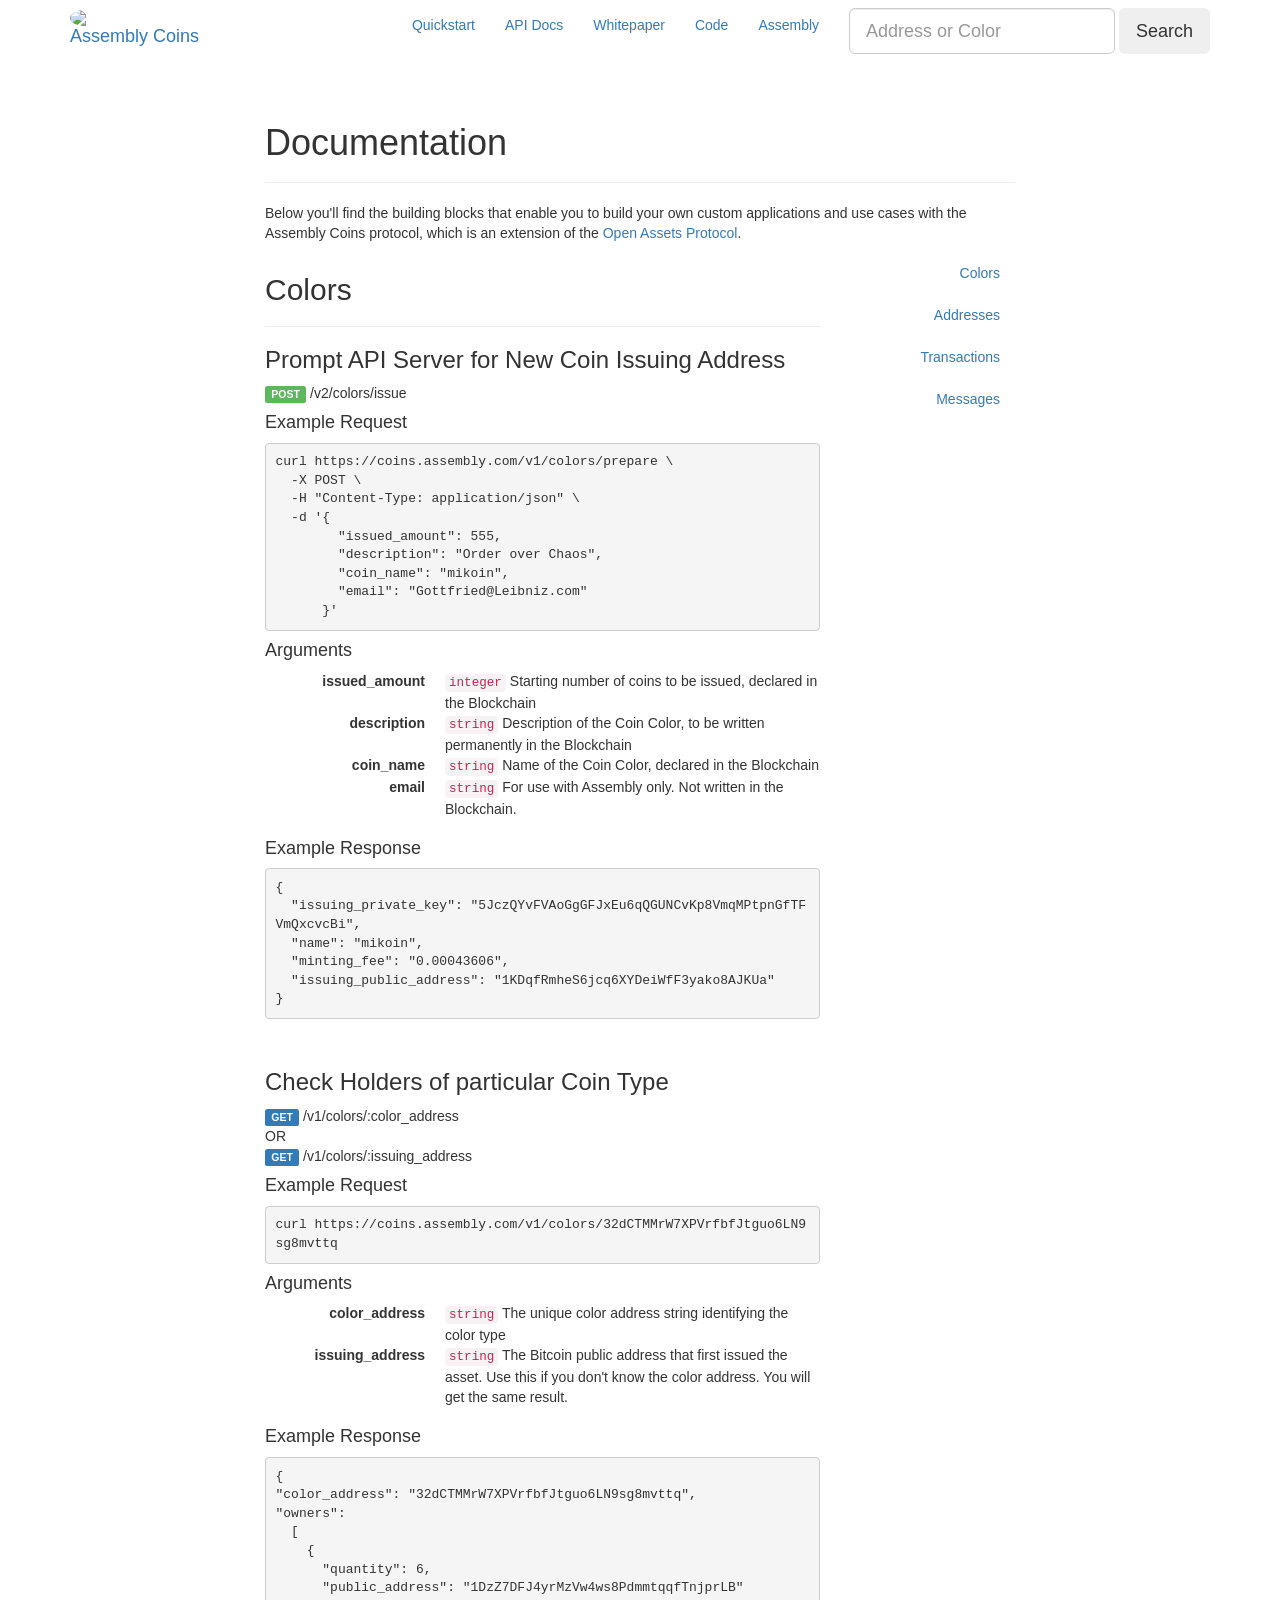
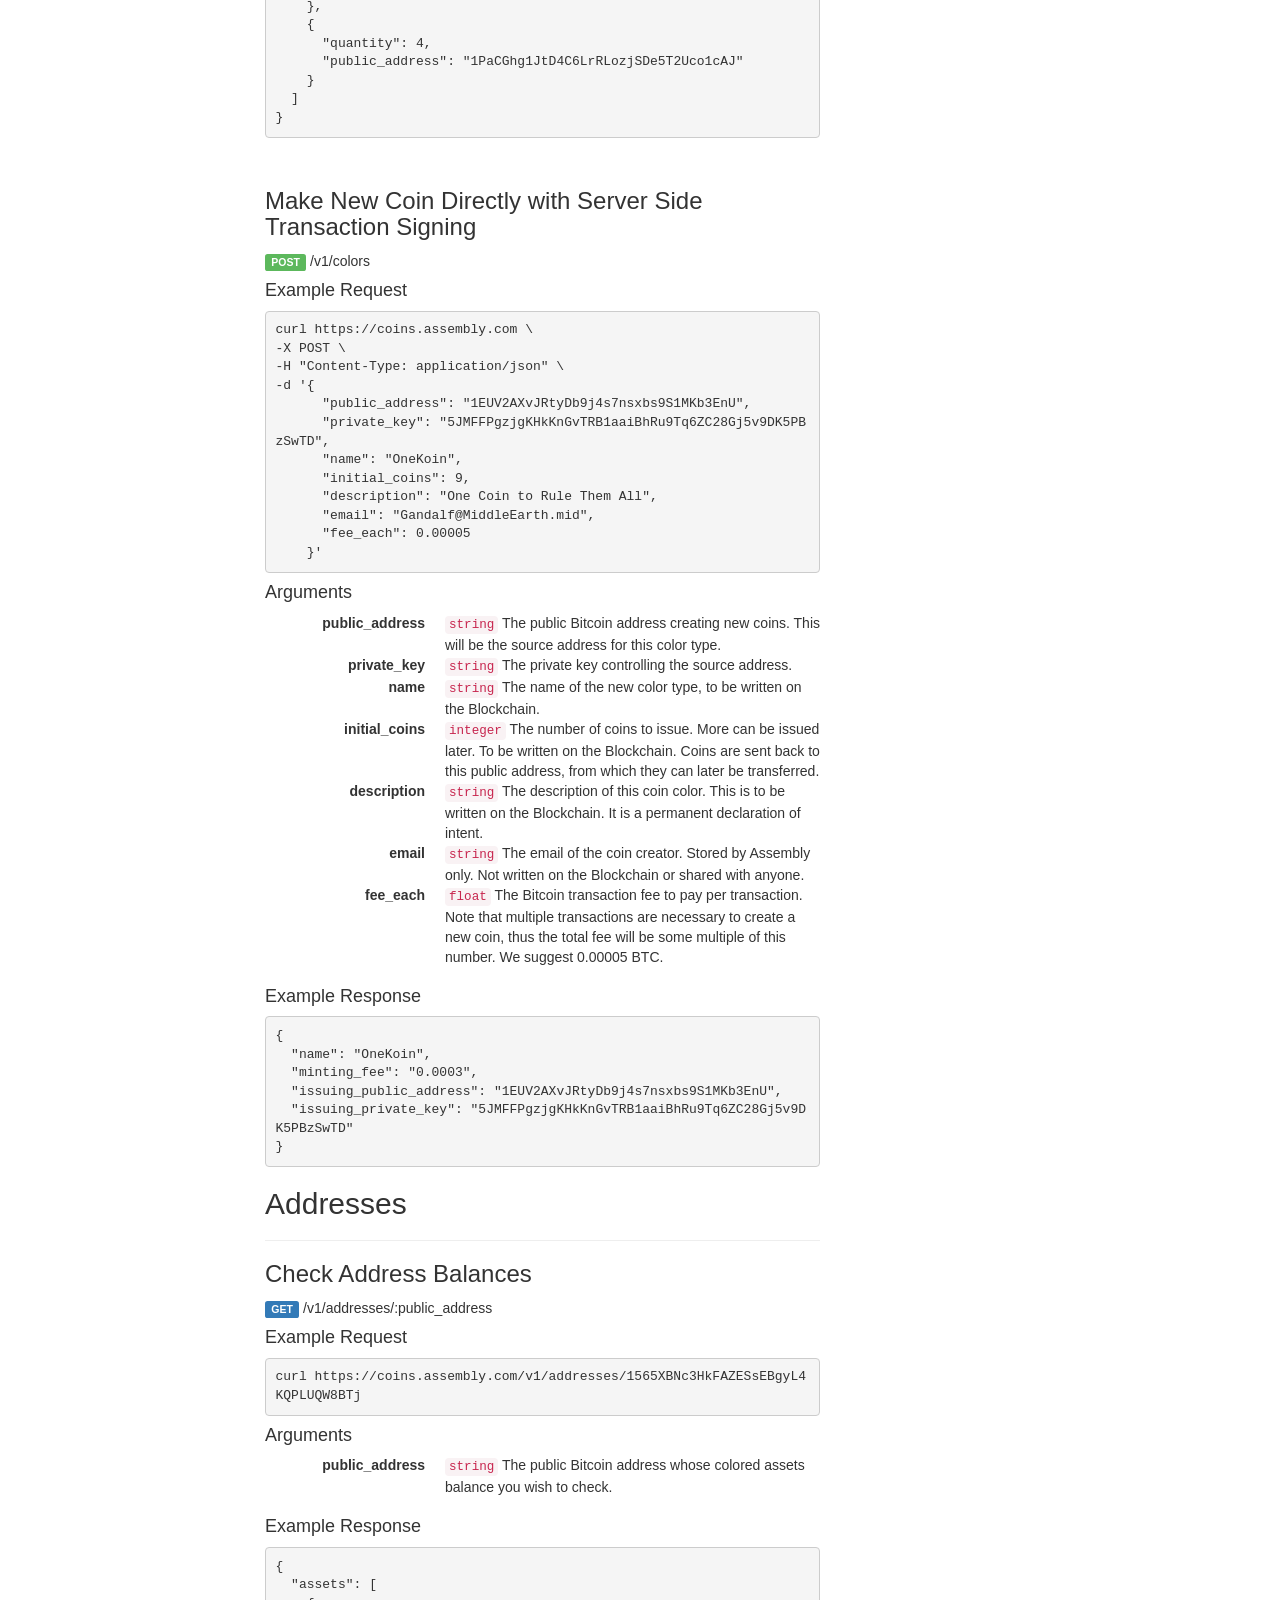
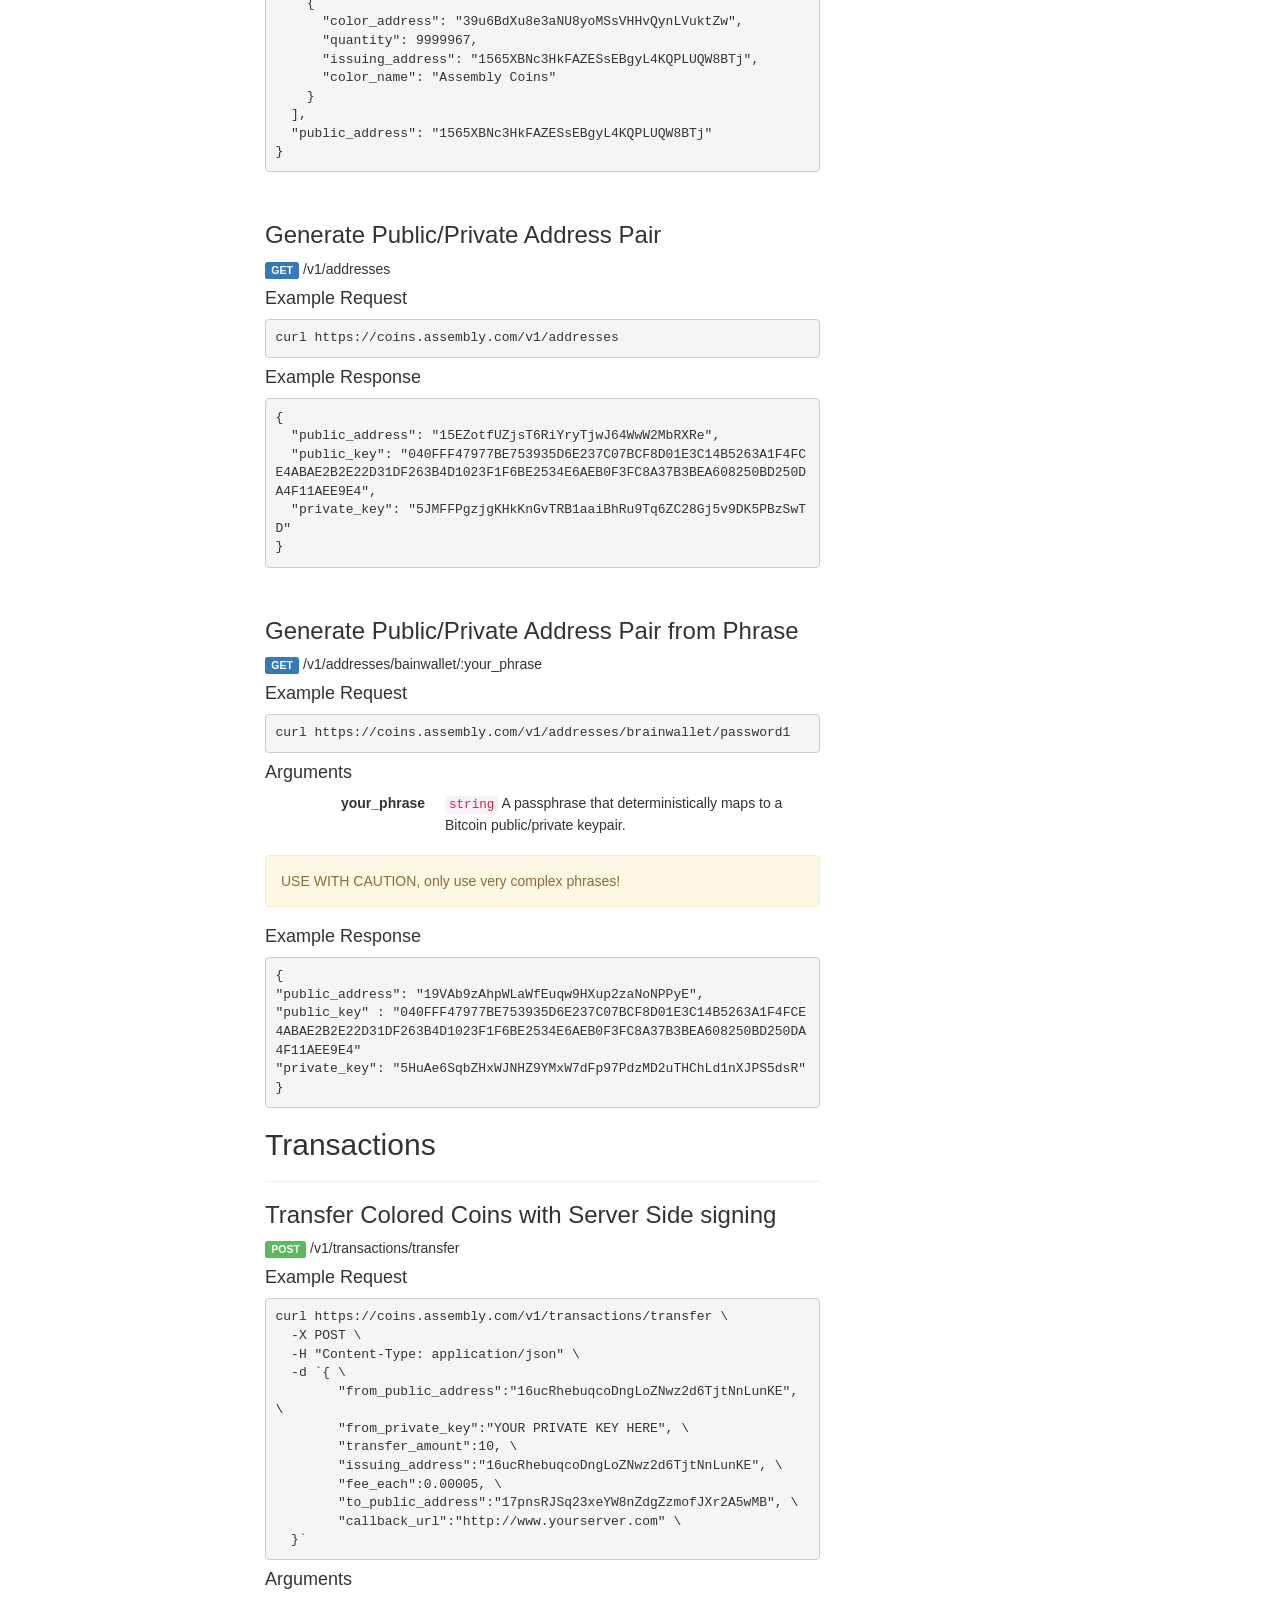
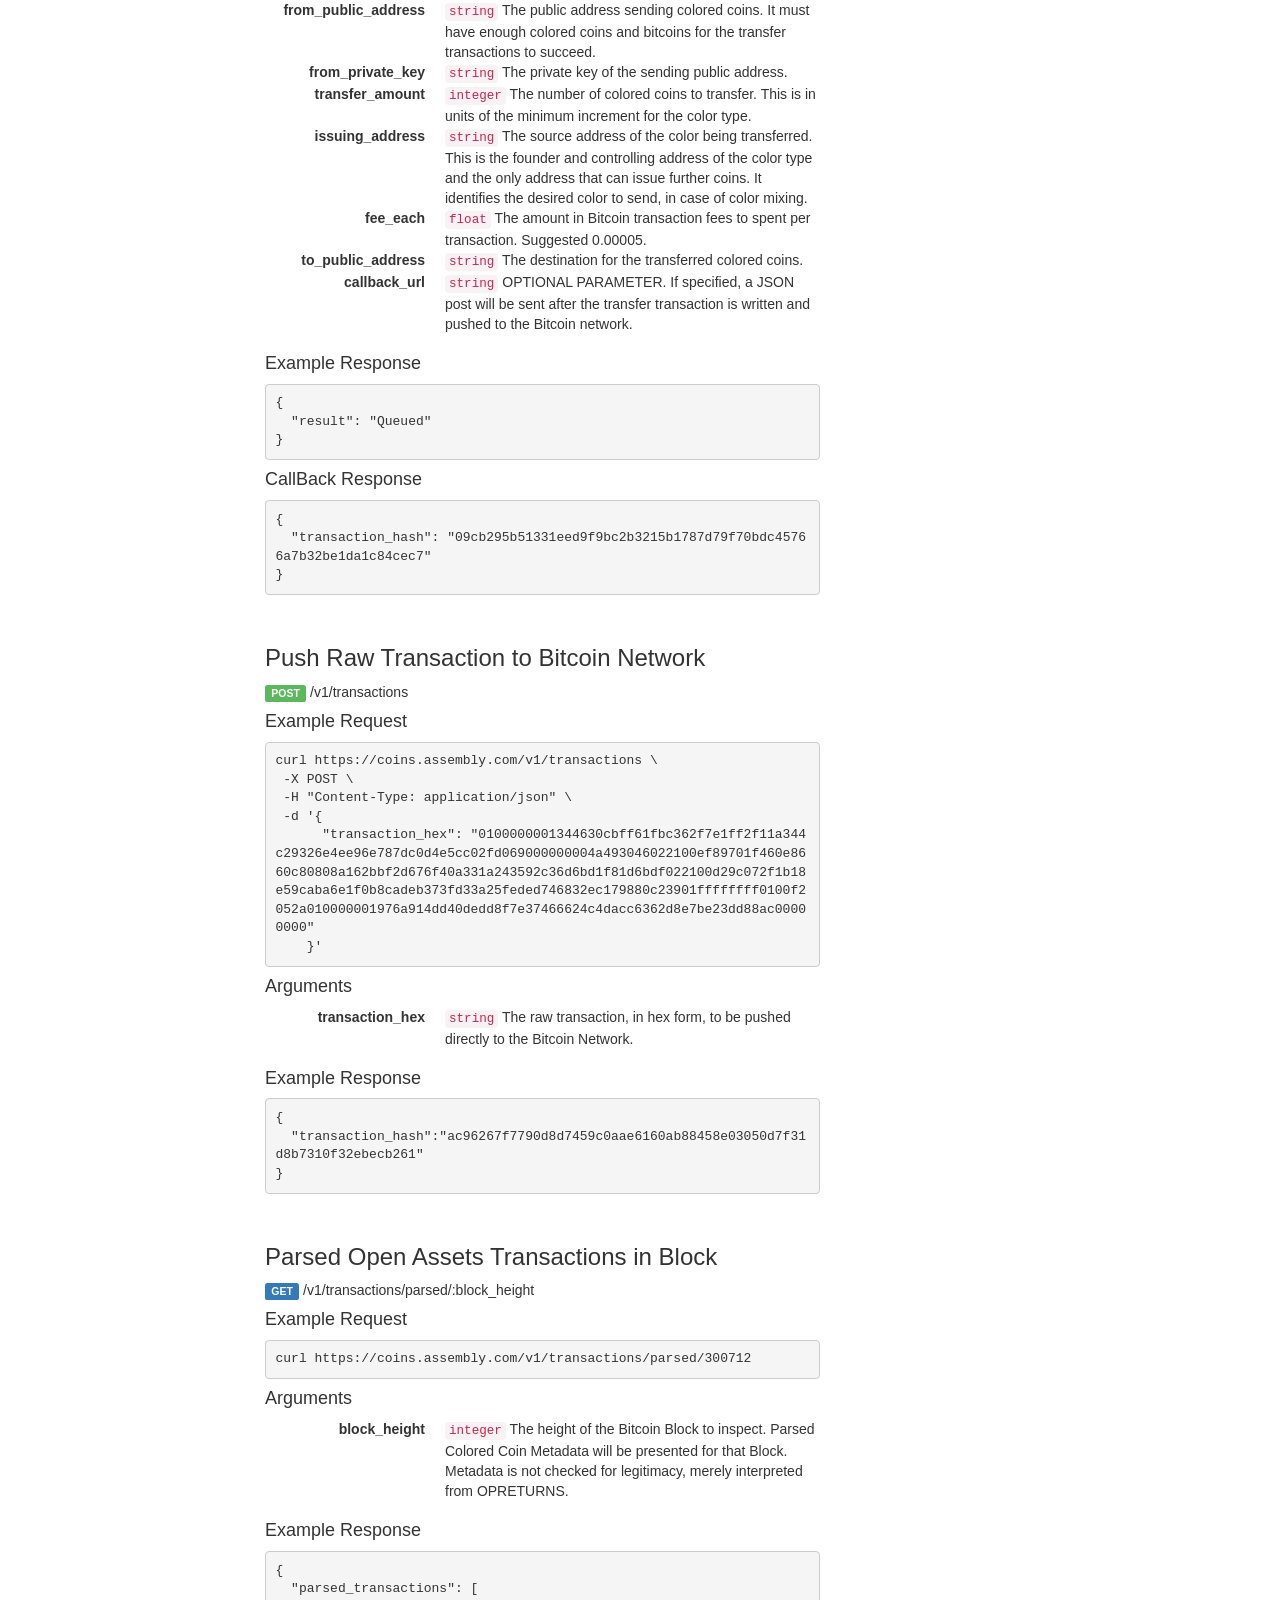
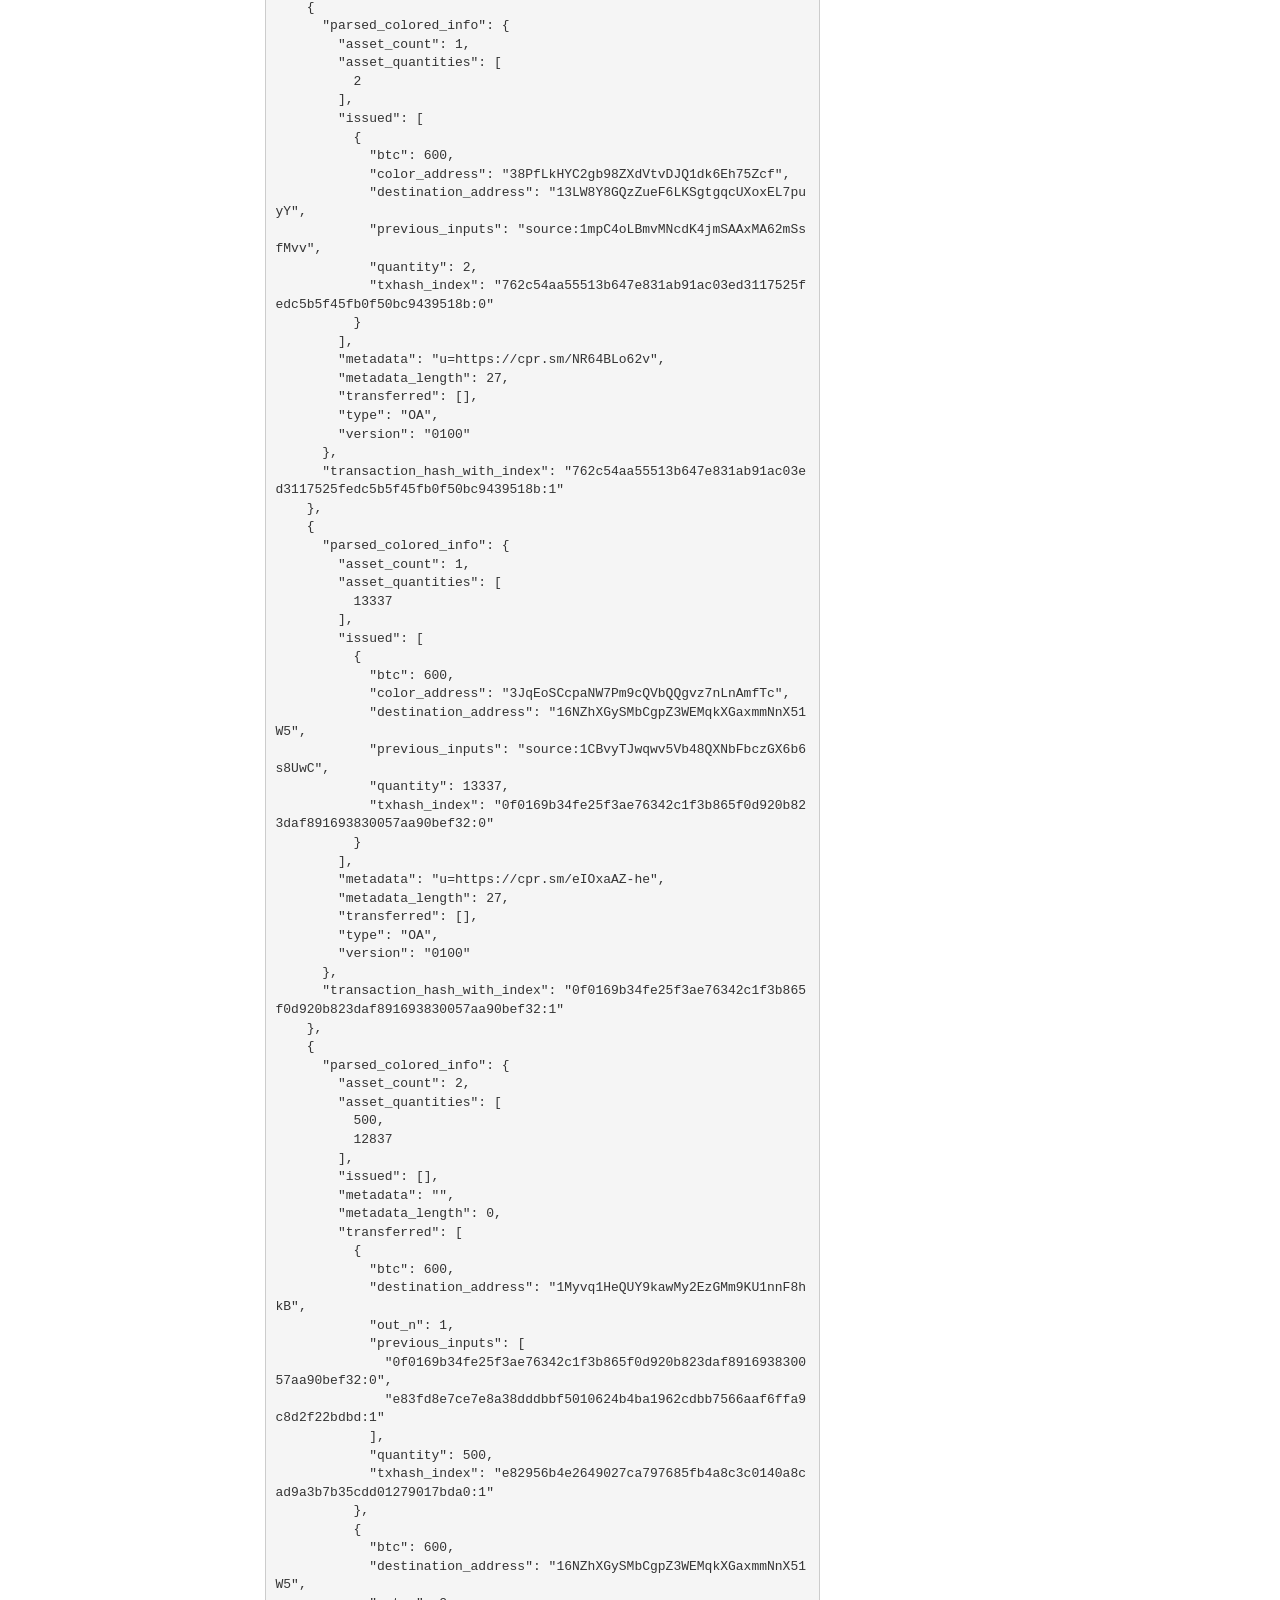
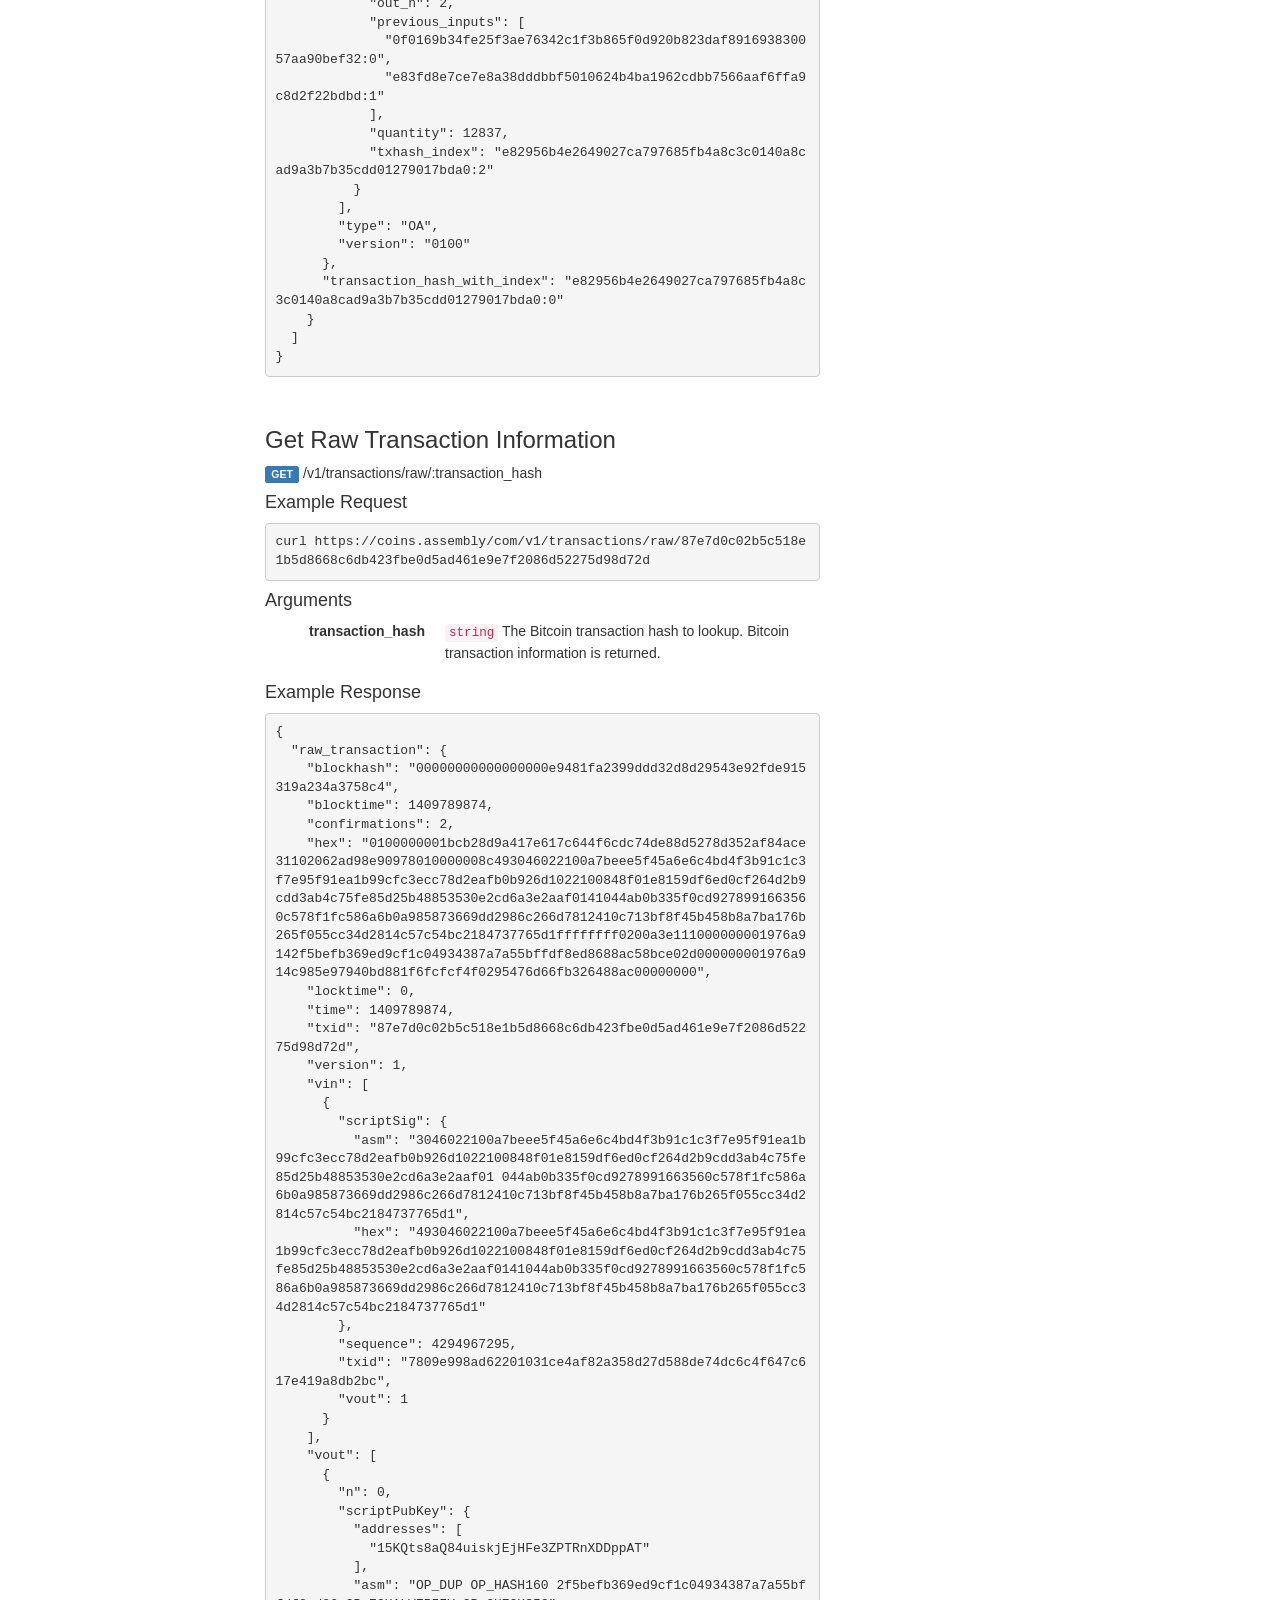
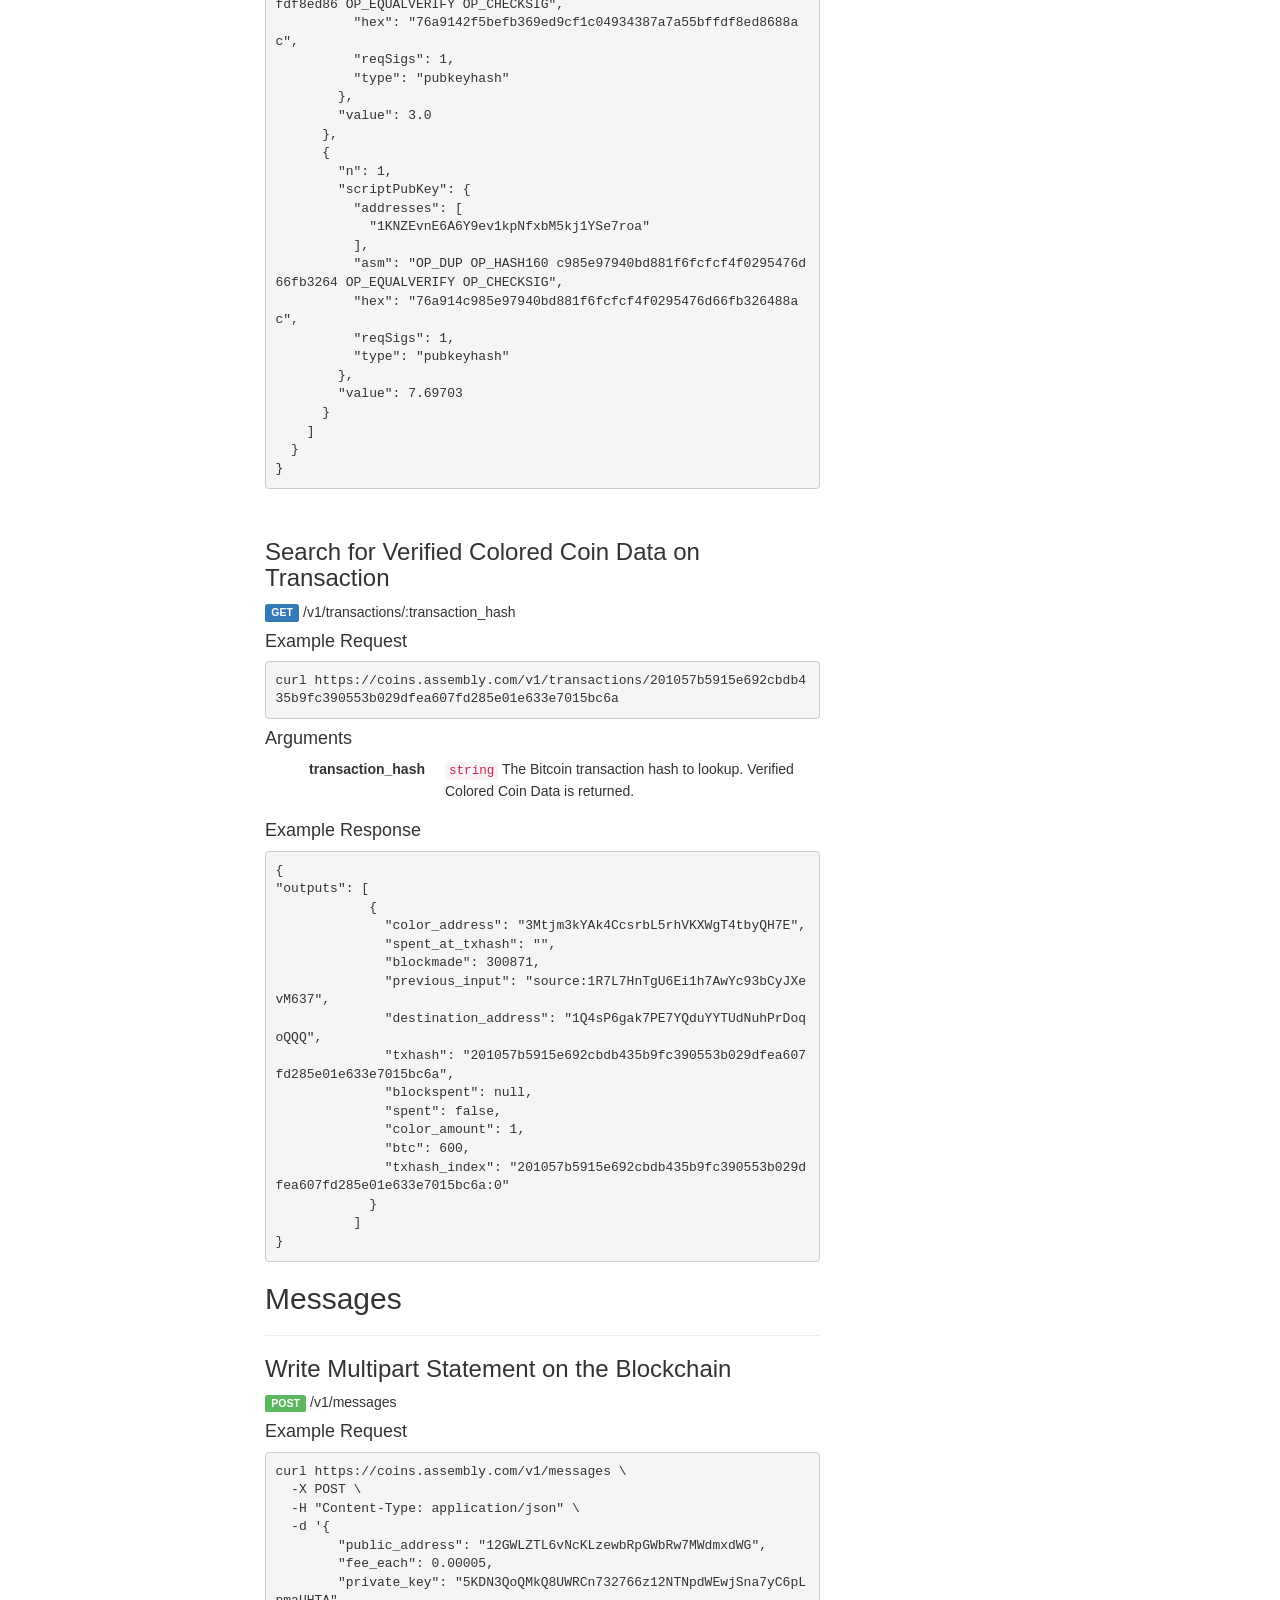
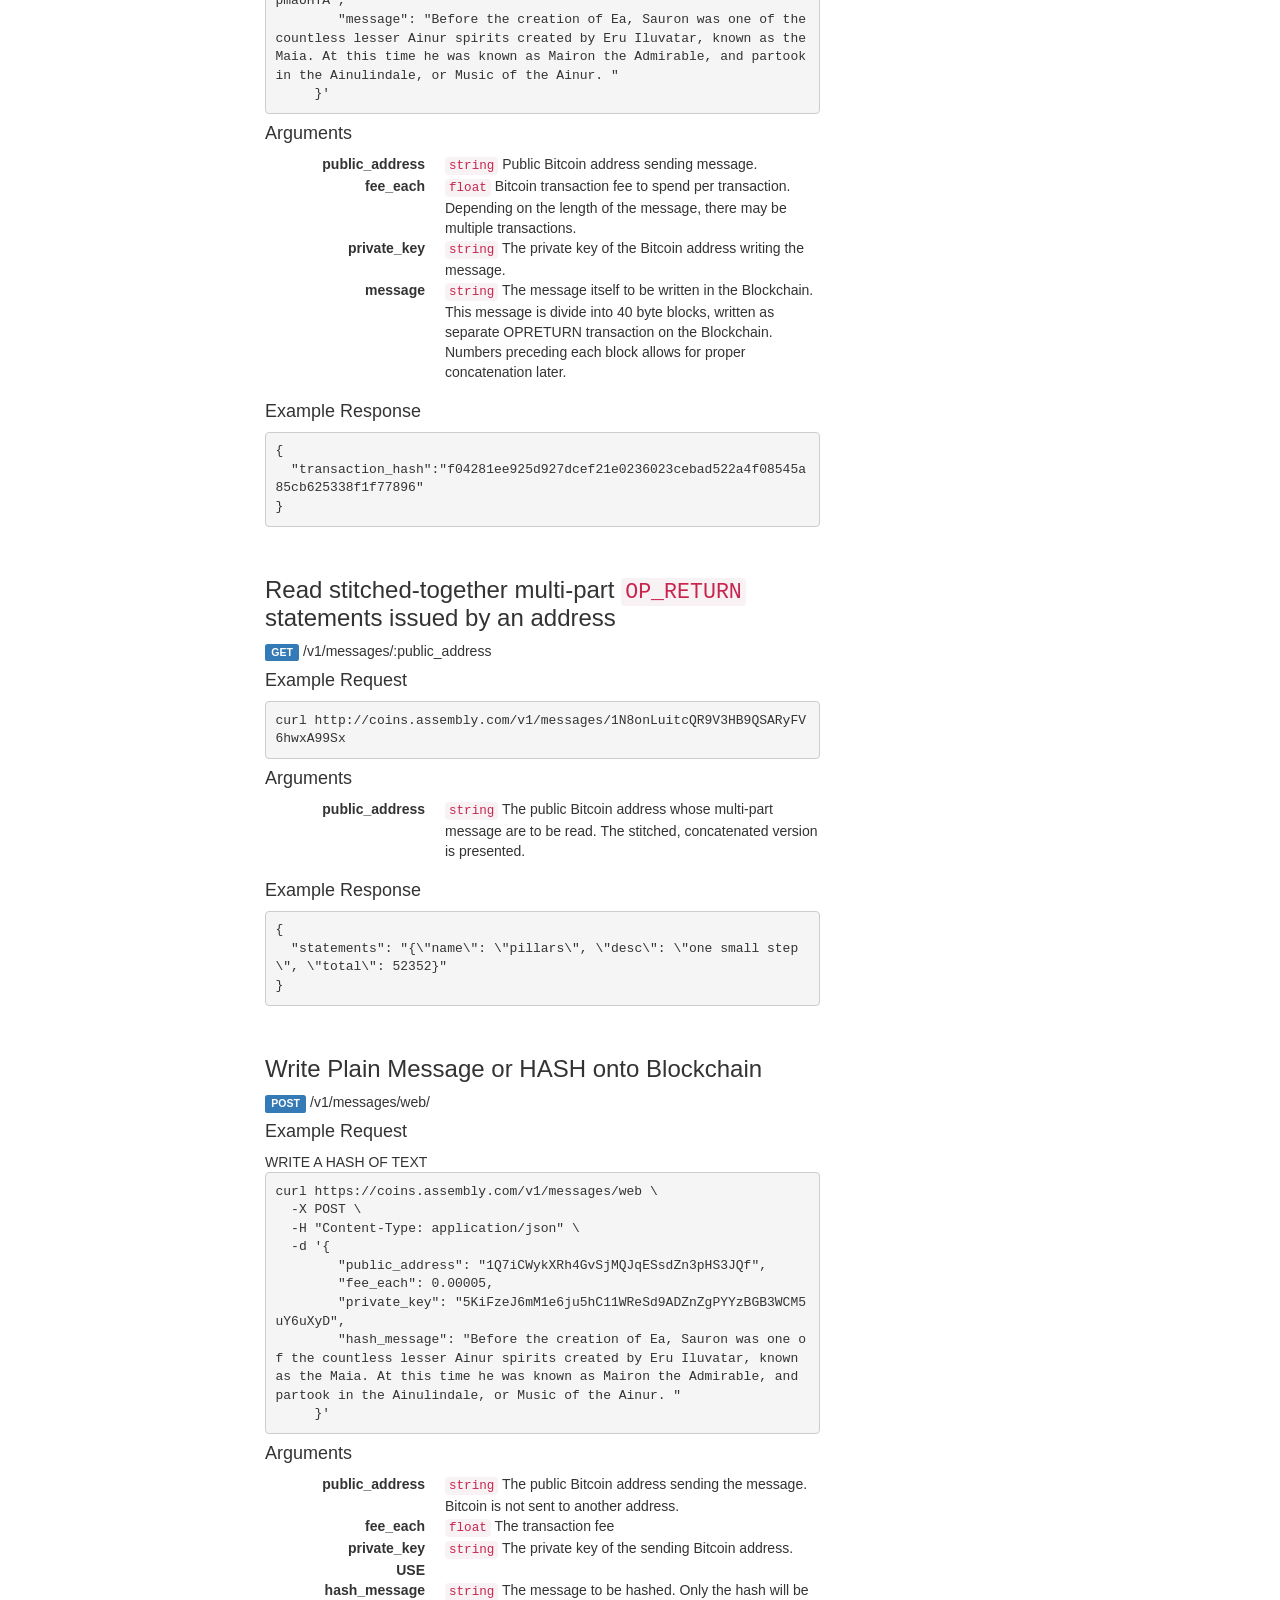
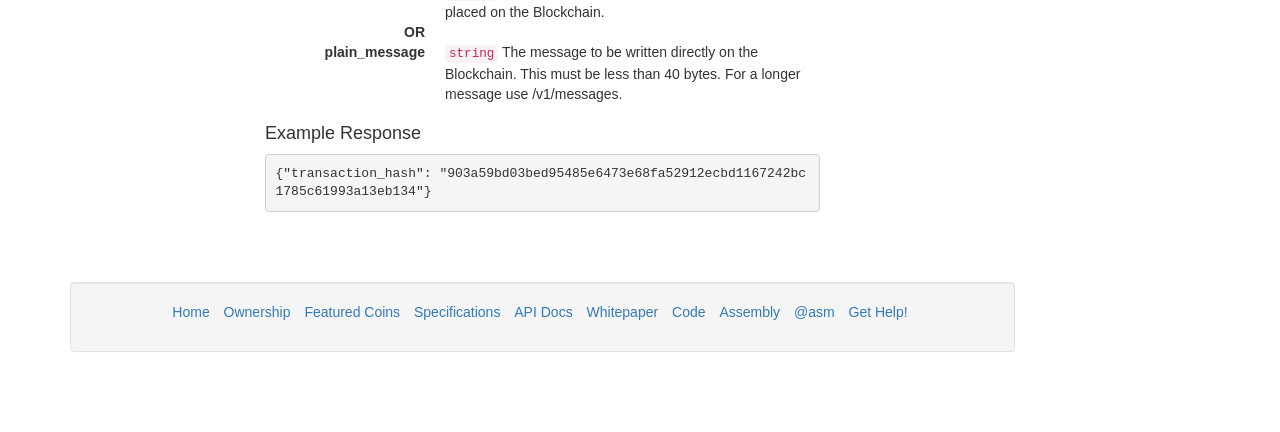
==== static/docs/index.html @ 44a48833 "api changes" ====
<!DOCTYPE html>
<html lang="en">
  <head>
    <meta charset="utf-8">
    <meta http-equiv="X-UA-Compatible" content="IE=edge">
    <meta name="viewport" content="width=device-width, initial-scale=1">
    <title>Assembly Coins</title>
    <meta name="description" content="">
		<!-- Redirect from 404 page to homepage -->

    <link rel="canonical" href="https://coins.assembly.com">

    <!-- Styles -->
    <link href="https://maxcdn.bootstrapcdn.com/bootstrap/3.2.0/css/bootstrap.min.css" rel="stylesheet">
    <link href="https://fonts.googleapis.com/css?family=Source+Sans+Pro:400,700,400italic,700italic" rel="stylesheet" type="text/css">
    <link rel="stylesheet" href="/css/main.css">

    <!-- Javascript -->
    <script src="https://ajax.googleapis.com/ajax/libs/jquery/2.1.1/jquery.min.js"></script>
    <script src="https://maxcdn.bootstrapcdn.com/bootstrap/3.2.0/js/bootstrap.min.js"></script>

    <!-- HTML5 Shim and Respond.js IE8 support of HTML5 elements and media queries -->
    <!-- WARNING: Respond.js doesn't work if you view the page via file:// -->
    <!--[if lt IE 9]>
      <script src="https://oss.maxcdn.com/html5shiv/3.7.2/html5shiv.min.js"></script>
      <script src="https://oss.maxcdn.com/respond/1.4.2/respond.min.js"></script>
    <![endif]-->
  </head>
  <body>
    <div class="masthead">
  <nav class="navbar masthead-navbar navbar-static-top omega" role="navigation">
  <div class="container">
    <div class="navbar-header">
      <button type="button" class="navbar-toggle collapsed" data-toggle="collapse" data-target="#coins-navbar-collapse">
        <span class="sr-only">Toggle navigation</span>
        <span class="icon-bar"></span>
        <span class="icon-bar"></span>
        <span class="icon-bar"></span>
      </button>
      <a class="navbar-brand" href="/">
        <img class="img-circle" src="/images/logo.png" style="max-width:30px;margin-right:10px;margin-top:-5px">
        <span>Assembly</span> Coins
      </a>
    </div>

    <div class="collapse navbar-collapse" id="coins-navbar-collapse">
      <ul class="nav navbar-nav navbar-right">
        <li class="">
          <a href="/quickstart">Quickstart</a>
        </li>
        <li class="active">
          <a href="/docs">API Docs</a>
        </li>
        <li class="">
          <a href="/whitepaper">Whitepaper</a>
        </li>
        <li>
          <a href="https://github.com/assemblymade/assemblycoins">Code</a>
        </li>
        <li>
          <a href="https://assembly.com/assemblycoins">Assembly</a>
        </li>

        <form class="navbar-form navbar-left" role="search">
           <div class="form-group">
             <input type="text" id="searchbox" class="form-control input-lg" placeholder="Address or Color">
          </div>
          <button type="submit" class="btn btn-lg masthead-btn">Search</button>
        </form>
      </ul>
    </div>
  </div>
</nav>


<script src="http://ajax.googleapis.com/ajax/libs/jquery/1.11.1/jquery.min.js"></script>
<script>
$("form").submit(function(event){
  event.preventDefault();
  search();
});

</script>

</div>

<div class="container">
  <div class="row">
    <div class="col-md-8 col-md-offset-2">
      <div class="page-header">
  <h1>Documentation</h1>
</div>

<p>
  Below you'll find the building blocks that enable you to build your own custom applications and use cases with the Assembly Coins protocol, which is an extension of the
  <a href="https://github.com/OpenAssets/open-assets-protocol/blob/master/specification.mediawiki">Open Assets Protocol</a>.
</p>

<div class="row">
  <div class="col-sm-9">

    <h2 id="colors">Colors</h2>
    <hr>

    <h3>Prompt API Server for New Coin Issuing Address</h3>

    <div class="endpoint">
      <span class="label label-success">POST</span>
      <span>/v2/colors/issue</span>
    </div>

    <h4>Example Request</h4>

<div class="highlight"><pre><code class="language-bash" data-lang="bash">curl https://coins.assembly.com/v1/colors/prepare <span class="se">\</span>
  -X POST <span class="se">\</span>
  -H <span class="s2">&quot;Content-Type: application/json&quot;</span> <span class="se">\</span>
  -d <span class="s1">&#39;{</span>
<span class="s1">        &quot;issued_amount&quot;: 555,</span>
<span class="s1">        &quot;description&quot;: &quot;Order over Chaos&quot;,</span>
<span class="s1">        &quot;coin_name&quot;: &quot;mikoin&quot;,</span>
<span class="s1">        &quot;email&quot;: &quot;Gottfried@Leibniz.com&quot;</span>
<span class="s1">      }&#39;</span></code></pre></div>

    <h4>Arguments</h4>

    <dl class="dl-horizontal">
      <dt>issued_amount</dt>
      <dd>
        <code>integer</code>
        Starting number of coins to be issued, declared in the Blockchain
      </dd>

      <dt>description</dt>
      <dd>
        <code>string</code>
        Description of the Coin Color, to be written permanently in the Blockchain
      </dd>

      <dt>coin_name</dt>
      <dd>
        <code>string</code>
        Name of the Coin Color, declared in the Blockchain
      </dd>

      <dt>email</dt>
      <dd>
        <code>string</code>
        For use with Assembly only.  Not written in the Blockchain.
      </dd>

    </dl>

    <h4>Example Response</h4>

<div class="highlight"><pre><code class="language-javascript" data-lang="javascript"><span class="p">{</span>
  <span class="s2">&quot;issuing_private_key&quot;</span><span class="o">:</span> <span class="s2">&quot;5JczQYvFVAoGgGFJxEu6qQGUNCvKp8VmqMPtpnGfTFVmQxcvcBi&quot;</span><span class="p">,</span>
  <span class="s2">&quot;name&quot;</span><span class="o">:</span> <span class="s2">&quot;mikoin&quot;</span><span class="p">,</span>
  <span class="s2">&quot;minting_fee&quot;</span><span class="o">:</span> <span class="s2">&quot;0.00043606&quot;</span><span class="p">,</span>
  <span class="s2">&quot;issuing_public_address&quot;</span><span class="o">:</span> <span class="s2">&quot;1KDqfRmheS6jcq6XYDeiWfF3yako8AJKUa&quot;</span>
<span class="p">}</span></code></pre></div>

    <br>
    <h3>Check Holders of particular Coin Type</h3>

    <div class="endpoint">
      <span class="label label-primary">GET</span>
      /v1/colors/:color_address
    </div>
    OR
    <div class="endpoint">
      <span class="label label-primary">GET</span>
      /v1/colors/:issuing_address
    </div>

    <h4>Example Request</h4>

<div class="highlight"><pre><code class="language-bash" data-lang="bash">curl https://coins.assembly.com/v1/colors/32dCTMMrW7XPVrfbfJtguo6LN9sg8mvttq</code></pre></div>

    <h4>Arguments</h4>

    <dl class="dl-horizontal">
      <dt>color_address</dt>
      <dd>
        <code>string</code>
        The unique color address string identifying the color type
      </dd>

      <dt>issuing_address</dt>
      <dd>
        <code>string</code>
        The Bitcoin public address that first issued the asset.  Use this if you don't know the color address.  You will get the same
    result.
      </dd>
    </dl>

    <h4>Example Response</h4>

<div class="highlight"><pre><code class="language-javascript" data-lang="javascript"><span class="p">{</span>
<span class="s2">&quot;color_address&quot;</span><span class="o">:</span> <span class="s2">&quot;32dCTMMrW7XPVrfbfJtguo6LN9sg8mvttq&quot;</span><span class="p">,</span>
<span class="s2">&quot;owners&quot;</span><span class="o">:</span>
  <span class="p">[</span>
    <span class="p">{</span>
      <span class="s2">&quot;quantity&quot;</span><span class="o">:</span> <span class="mi">6</span><span class="p">,</span>
      <span class="s2">&quot;public_address&quot;</span><span class="o">:</span> <span class="s2">&quot;1DzZ7DFJ4yrMzVw4ws8PdmmtqqfTnjprLB&quot;</span>
    <span class="p">},</span>
    <span class="p">{</span>
      <span class="s2">&quot;quantity&quot;</span><span class="o">:</span> <span class="mi">4</span><span class="p">,</span>
      <span class="s2">&quot;public_address&quot;</span><span class="o">:</span> <span class="s2">&quot;1PaCGhg1JtD4C6LrRLozjSDe5T2Uco1cAJ&quot;</span>
    <span class="p">}</span>
  <span class="p">]</span>
<span class="p">}</span></code></pre></div>

    <br>
    <h3>Make New Coin Directly with Server Side Transaction Signing</h3>

    <div class="endpoint">
      <span class="label label-success">POST</span>
      /v1/colors
    </div>

    <h4>Example Request</h4>

<div class="highlight"><pre><code class="language-bash" data-lang="bash">curl https://coins.assembly.com <span class="se">\</span>
-X POST <span class="se">\</span>
-H <span class="s2">&quot;Content-Type: application/json&quot;</span> <span class="se">\</span>
-d <span class="s1">&#39;{</span>
<span class="s1">      &quot;public_address&quot;: &quot;1EUV2AXvJRtyDb9j4s7nsxbs9S1MKb3EnU&quot;,</span>
<span class="s1">      &quot;private_key&quot;: &quot;5JMFFPgzjgKHkKnGvTRB1aaiBhRu9Tq6ZC28Gj5v9DK5PBzSwTD&quot;,</span>
<span class="s1">      &quot;name&quot;: &quot;OneKoin&quot;,</span>
<span class="s1">      &quot;initial_coins&quot;: 9,</span>
<span class="s1">      &quot;description&quot;: &quot;One Coin to Rule Them All&quot;,</span>
<span class="s1">      &quot;email&quot;: &quot;Gandalf@MiddleEarth.mid&quot;,</span>
<span class="s1">      &quot;fee_each&quot;: 0.00005</span>
<span class="s1">    }&#39;</span></code></pre></div>

    <h4>Arguments</h4>
    <dl class="dl-horizontal">
      <dt>public_address</dt>
      <dd>
        <code>string</code>
        The public Bitcoin address creating new coins.  This will be the source address for this color type.
      </dd>

      <dt>private_key</dt>
      <dd>
        <code>string</code>
        The private key controlling the source address.
      </dd>

      <dt>name</dt>
      <dd>
        <code>string</code>
        The name of the new color type, to be written on the Blockchain.
      </dd>

      <dt>initial_coins</dt>
      <dd>
        <code>integer</code>
        The number of coins to issue.  More can be issued later.  To be written on the Blockchain.  Coins
      are sent back to this public address, from which they can later be transferred.
      </dd>

      <dt>description</dt>
      <dd>
        <code>string</code>
      The description of this coin color.  This is to be written on the Blockchain.  It is a permanent
    declaration of intent.
      </dd>

      <dt>email</dt>
      <dd>
        <code>string</code>
        The email of the coin creator.  Stored by Assembly only.  Not written on the Blockchain or shared with anyone.
      </dd>

      <dt>fee_each</dt>
      <dd>
        <code>float</code>
        The Bitcoin transaction fee to pay per transaction.  Note that multiple transactions are necessary to create a new
      coin, thus the total fee will be some multiple of this number.  We suggest 0.00005 BTC.

    </dl>

    <h4>Example Response</h4>

<div class="highlight"><pre><code class="language-javascript" data-lang="javascript"><span class="p">{</span>
  <span class="s2">&quot;name&quot;</span><span class="o">:</span> <span class="s2">&quot;OneKoin&quot;</span><span class="p">,</span>
  <span class="s2">&quot;minting_fee&quot;</span><span class="o">:</span> <span class="s2">&quot;0.0003&quot;</span><span class="p">,</span>
  <span class="s2">&quot;issuing_public_address&quot;</span><span class="o">:</span> <span class="s2">&quot;1EUV2AXvJRtyDb9j4s7nsxbs9S1MKb3EnU&quot;</span><span class="p">,</span>
  <span class="s2">&quot;issuing_private_key&quot;</span><span class="o">:</span> <span class="s2">&quot;5JMFFPgzjgKHkKnGvTRB1aaiBhRu9Tq6ZC28Gj5v9DK5PBzSwTD&quot;</span>
<span class="p">}</span></code></pre></div>


    <h2 id="addresses">Addresses</h2>
    <hr>

    <h3>Check Address Balances</h3>

    <div class="endpoint">
      <span class="label label-primary">GET</span>
      /v1/addresses/:public_address
    </div>

    <h4>Example Request</h4>

<div class="highlight"><pre><code class="language-bash" data-lang="bash">curl https://coins.assembly.com/v1/addresses/1565XBNc3HkFAZESsEBgyL4KQPLUQW8BTj</code></pre></div>

    <h4>Arguments</h4>
    <dl class="dl-horizontal">
      <dt>public_address</dt>
      <dd>
        <code>string</code>
        The public Bitcoin address whose colored assets balance you wish to check.
    </dl>

    <h4>Example Response</h4>

<div class="highlight"><pre><code class="language-javascript" data-lang="javascript"><span class="p">{</span>
  <span class="s2">&quot;assets&quot;</span><span class="o">:</span> <span class="p">[</span>
    <span class="p">{</span>
      <span class="s2">&quot;color_address&quot;</span><span class="o">:</span> <span class="s2">&quot;39u6BdXu8e3aNU8yoMSsVHHvQynLVuktZw&quot;</span><span class="p">,</span>
      <span class="s2">&quot;quantity&quot;</span><span class="o">:</span> <span class="mi">9999967</span><span class="p">,</span>
      <span class="s2">&quot;issuing_address&quot;</span><span class="o">:</span> <span class="s2">&quot;1565XBNc3HkFAZESsEBgyL4KQPLUQW8BTj&quot;</span><span class="p">,</span>
      <span class="s2">&quot;color_name&quot;</span><span class="o">:</span> <span class="s2">&quot;Assembly Coins&quot;</span>
    <span class="p">}</span>
  <span class="p">],</span>
  <span class="s2">&quot;public_address&quot;</span><span class="o">:</span> <span class="s2">&quot;1565XBNc3HkFAZESsEBgyL4KQPLUQW8BTj&quot;</span>
<span class="p">}</span></code></pre></div>

    <br>
    <h3>Generate Public/Private Address Pair</h3>

    <div class="endpoint">
      <span class="label label-primary">GET</span>
      /v1/addresses
    </div>

    <h4>Example Request</h4>

<div class="highlight"><pre><code class="language-bash" data-lang="bash">curl https://coins.assembly.com/v1/addresses</code></pre></div>

    <h4>Example Response</h4>

<div class="highlight"><pre><code class="language-javascript" data-lang="javascript"><span class="p">{</span>
  <span class="s2">&quot;public_address&quot;</span><span class="o">:</span> <span class="s2">&quot;15EZotfUZjsT6RiYryTjwJ64WwW2MbRXRe&quot;</span><span class="p">,</span>
  <span class="s2">&quot;public_key&quot;</span><span class="o">:</span> <span class="s2">&quot;040FFF47977BE753935D6E237C07BCF8D01E3C14B5263A1F4FCE4ABAE2B2E22D31DF263B4D1023F1F6BE2534E6AEB0F3FC8A37B3BEA608250BD250DA4F11AEE9E4&quot;</span><span class="p">,</span>
  <span class="s2">&quot;private_key&quot;</span><span class="o">:</span> <span class="s2">&quot;5JMFFPgzjgKHkKnGvTRB1aaiBhRu9Tq6ZC28Gj5v9DK5PBzSwTD&quot;</span>
<span class="p">}</span></code></pre></div>

    <br>
    <h3>Generate Public/Private Address Pair from Phrase</h3>

    <div class="endpoint">
      <span class="label label-primary">GET</span>
      /v1/addresses/bainwallet/:your_phrase
    </div>

    <h4>Example Request</h4>

<div class="highlight"><pre><code class="language-bash" data-lang="bash">curl https://coins.assembly.com/v1/addresses/brainwallet/password1</code></pre></div>

    <h4>Arguments</h4>

    <dl class="dl-horizontal">
      <dt>your_phrase</dt>
      <dd>
        <code>string</code>
        A passphrase that deterministically maps to a Bitcoin public/private keypair.
    </dl>
    <div class="alert alert-warning">
      USE WITH CAUTION, only use very complex phrases!
    </div>

    <h4>Example Response</h4>

<div class="highlight"><pre><code class="language-javascript" data-lang="javascript"><span class="p">{</span>
<span class="s2">&quot;public_address&quot;</span><span class="o">:</span> <span class="s2">&quot;19VAb9zAhpWLaWfEuqw9HXup2zaNoNPPyE&quot;</span><span class="p">,</span>
<span class="s2">&quot;public_key&quot;</span> <span class="o">:</span> <span class="s2">&quot;040FFF47977BE753935D6E237C07BCF8D01E3C14B5263A1F4FCE4ABAE2B2E22D31DF263B4D1023F1F6BE2534E6AEB0F3FC8A37B3BEA608250BD250DA4F11AEE9E4&quot;</span>
<span class="s2">&quot;private_key&quot;</span><span class="o">:</span> <span class="s2">&quot;5HuAe6SqbZHxWJNHZ9YMxW7dFp97PdzMD2uTHChLd1nXJPS5dsR&quot;</span>
<span class="p">}</span></code></pre></div>

    <h2 id="transactions">Transactions</h2>
    <hr>

    <h3>Transfer Colored Coins with Server Side signing</h3>
    <div class="endpoint">
      <span class="label label-success">POST</span>
      /v1/transactions/transfer
    </div>

    <h4>Example Request</h4>

<div class="highlight"><pre><code class="language-bash" data-lang="bash">curl https://coins.assembly.com/v1/transactions/transfer <span class="se">\</span>
  -X POST <span class="se">\</span>
  -H <span class="s2">&quot;Content-Type: application/json&quot;</span> <span class="se">\</span>
  -d <span class="sb">`</span><span class="o">{</span> <span class="se">\</span>
        <span class="s2">&quot;from_public_address&quot;</span>:<span class="s2">&quot;16ucRhebuqcoDngLoZNwz2d6TjtNnLunKE&quot;</span>, <span class="se">\</span>
        <span class="s2">&quot;from_private_key&quot;</span>:<span class="s2">&quot;YOUR PRIVATE KEY HERE&quot;</span>, <span class="se">\</span>
        <span class="s2">&quot;transfer_amount&quot;</span>:10, <span class="se">\</span>
        <span class="s2">&quot;issuing_address&quot;</span>:<span class="s2">&quot;16ucRhebuqcoDngLoZNwz2d6TjtNnLunKE&quot;</span>, <span class="se">\</span>
        <span class="s2">&quot;fee_each&quot;</span>:0.00005, <span class="se">\</span>
        <span class="s2">&quot;to_public_address&quot;</span>:<span class="s2">&quot;17pnsRJSq23xeYW8nZdgZzmofJXr2A5wMB&quot;</span>, <span class="se">\</span>
        <span class="s2">&quot;callback_url&quot;</span>:<span class="s2">&quot;http://www.yourserver.com&quot;</span> <span class="se">\</span>
  <span class="o">}</span><span class="sb">`</span></code></pre></div>

  <h4>Arguments</h4>

  <dl class="dl-horizontal">
    <dt>from_public_address</dt>
    <dd>
      <code>string</code>
      The public address sending colored coins.  It must have enough colored coins and bitcoins for the transfer transactions to succeed.
    </dd>

    <dt>from_private_key</dt>
    <dd>
      <code>string</code>
      The private key of the sending public address.
    </dd>

    <dt>transfer_amount</dt>
    <dd>
      <code>integer</code>
      The number of colored coins to transfer.  This is in units of the minimum increment for the color type.
    </dd>

    <dt>issuing_address</dt>
    <dd>
      <code>string</code>
      The source address of the color being transferred.  This is the founder and controlling address of the color type and the only address that can issue further coins.  It identifies the desired color to send, in case of color mixing.
    </dd>

    <dt>fee_each</dt>
    <dd>
      <code>float</code>
      The amount in Bitcoin transaction fees to spent per transaction.  Suggested 0.00005.
    </dd>

    <dt>to_public_address</dt>
    <dd>
      <code>string</code>
      The destination for the transferred colored coins.
    </dd>

    <dt>callback_url</dt>
    <dd>
      <code>string</code>
      OPTIONAL PARAMETER.  If specified, a JSON post will be sent after the transfer transaction is written and pushed to the Bitcoin network.
  </dl>

    <h4>Example Response</h4>

<div class="highlight"><pre><code class="language-javascript" data-lang="javascript"><span class="p">{</span>
  <span class="s2">&quot;result&quot;</span><span class="o">:</span> <span class="s2">&quot;Queued&quot;</span>
<span class="p">}</span></code></pre></div>

    <h4>CallBack Response</h4>

<div class="highlight"><pre><code class="language-javascript" data-lang="javascript"><span class="p">{</span>
  <span class="s2">&quot;transaction_hash&quot;</span><span class="o">:</span> <span class="s2">&quot;09cb295b51331eed9f9bc2b3215b1787d79f70bdc45766a7b32be1da1c84cec7&quot;</span>
<span class="p">}</span></code></pre></div>

    <br>
    <h3>Push Raw Transaction to Bitcoin Network</h3>

    <div class="endpoint">
      <span class="label label-success">POST</span>
      /v1/transactions
    </div>

    <h4>Example Request</h4>

<div class="highlight"><pre><code class="language-bash" data-lang="bash">curl https://coins.assembly.com/v1/transactions <span class="se">\</span>
 -X POST <span class="se">\</span>
 -H <span class="s2">&quot;Content-Type: application/json&quot;</span> <span class="se">\</span>
 -d <span class="s1">&#39;{</span>
<span class="s1">      &quot;transaction_hex&quot;: &quot;[base64]&quot;</span>
<span class="s1">    }&#39;</span></code></pre></div>

    <h4>Arguments</h4>
    <dl class="dl-horizontal">
      <dt>transaction_hex</dt>
      <dd>
        <code>string</code>
        The raw transaction, in hex form, to be pushed directly to the Bitcoin Network.
      </dd>
    </dl>

    <h4>Example Response</h4>

<div class="highlight"><pre><code class="language-javascript" data-lang="javascript"><span class="p">{</span>
  <span class="s2">&quot;transaction_hash&quot;</span><span class="o">:</span><span class="s2">&quot;ac96267f7790d8d7459c0aae6160ab88458e03050d7f31d8b7310f32ebecb261&quot;</span>
<span class="p">}</span></code></pre></div>

    <br>
    <h3>Parsed Open Assets Transactions in Block</h3>

    <div class="endpoint">
      <span class="label label-primary">GET</span>
      /v1/transactions/parsed/:block_height
    </div>

    <h4>Example Request</h4>

<div class="highlight"><pre><code class="language-bash" data-lang="bash">curl https://coins.assembly.com/v1/transactions/parsed/300712</code></pre></div>

    <h4>Arguments</h4>

    <dl class="dl-horizontal">
      <dt>block_height</dt>
      <dd>
        <code>integer</code>
        The height of the Bitcoin Block to inspect.  Parsed Colored Coin Metadata will be presented for that
    Block.  Metadata is not checked for legitimacy, merely interpreted from OPRETURNS.
    </dl>

    <h4>Example Response</h4>

<div class="highlight"><pre><code class="language-javascript" data-lang="javascript"><span class="p">{</span>
  <span class="s2">&quot;parsed_transactions&quot;</span><span class="o">:</span> <span class="p">[</span>
    <span class="p">{</span>
      <span class="s2">&quot;parsed_colored_info&quot;</span><span class="o">:</span> <span class="p">{</span>
        <span class="s2">&quot;asset_count&quot;</span><span class="o">:</span> <span class="mi">1</span><span class="p">,</span>
        <span class="s2">&quot;asset_quantities&quot;</span><span class="o">:</span> <span class="p">[</span>
          <span class="mi">2</span>
        <span class="p">],</span>
        <span class="s2">&quot;issued&quot;</span><span class="o">:</span> <span class="p">[</span>
          <span class="p">{</span>
            <span class="s2">&quot;btc&quot;</span><span class="o">:</span> <span class="mi">600</span><span class="p">,</span>
            <span class="s2">&quot;color_address&quot;</span><span class="o">:</span> <span class="s2">&quot;38PfLkHYC2gb98ZXdVtvDJQ1dk6Eh75Zcf&quot;</span><span class="p">,</span>
            <span class="s2">&quot;destination_address&quot;</span><span class="o">:</span> <span class="s2">&quot;13LW8Y8GQzZueF6LKSgtgqcUXoxEL7puyY&quot;</span><span class="p">,</span>
            <span class="s2">&quot;previous_inputs&quot;</span><span class="o">:</span> <span class="s2">&quot;source:1mpC4oLBmvMNcdK4jmSAAxMA62mSsfMvv&quot;</span><span class="p">,</span>
            <span class="s2">&quot;quantity&quot;</span><span class="o">:</span> <span class="mi">2</span><span class="p">,</span>
            <span class="s2">&quot;txhash_index&quot;</span><span class="o">:</span> <span class="s2">&quot;762c54aa55513b647e831ab91ac03ed3117525fedc5b5f45fb0f50bc9439518b:0&quot;</span>
          <span class="p">}</span>
        <span class="p">],</span>
        <span class="s2">&quot;metadata&quot;</span><span class="o">:</span> <span class="s2">&quot;u=https://cpr.sm/NR64BLo62v&quot;</span><span class="p">,</span>
        <span class="s2">&quot;metadata_length&quot;</span><span class="o">:</span> <span class="mi">27</span><span class="p">,</span>
        <span class="s2">&quot;transferred&quot;</span><span class="o">:</span> <span class="p">[],</span>
        <span class="s2">&quot;type&quot;</span><span class="o">:</span> <span class="s2">&quot;OA&quot;</span><span class="p">,</span>
        <span class="s2">&quot;version&quot;</span><span class="o">:</span> <span class="s2">&quot;0100&quot;</span>
      <span class="p">},</span>
      <span class="s2">&quot;transaction_hash_with_index&quot;</span><span class="o">:</span> <span class="s2">&quot;762c54aa55513b647e831ab91ac03ed3117525fedc5b5f45fb0f50bc9439518b:1&quot;</span>
    <span class="p">},</span>
    <span class="p">{</span>
      <span class="s2">&quot;parsed_colored_info&quot;</span><span class="o">:</span> <span class="p">{</span>
        <span class="s2">&quot;asset_count&quot;</span><span class="o">:</span> <span class="mi">1</span><span class="p">,</span>
        <span class="s2">&quot;asset_quantities&quot;</span><span class="o">:</span> <span class="p">[</span>
          <span class="mi">13337</span>
        <span class="p">],</span>
        <span class="s2">&quot;issued&quot;</span><span class="o">:</span> <span class="p">[</span>
          <span class="p">{</span>
            <span class="s2">&quot;btc&quot;</span><span class="o">:</span> <span class="mi">600</span><span class="p">,</span>
            <span class="s2">&quot;color_address&quot;</span><span class="o">:</span> <span class="s2">&quot;3JqEoSCcpaNW7Pm9cQVbQQgvz7nLnAmfTc&quot;</span><span class="p">,</span>
            <span class="s2">&quot;destination_address&quot;</span><span class="o">:</span> <span class="s2">&quot;16NZhXGySMbCgpZ3WEMqkXGaxmmNnX51W5&quot;</span><span class="p">,</span>
            <span class="s2">&quot;previous_inputs&quot;</span><span class="o">:</span> <span class="s2">&quot;source:1CBvyTJwqwv5Vb48QXNbFbczGX6b6s8UwC&quot;</span><span class="p">,</span>
            <span class="s2">&quot;quantity&quot;</span><span class="o">:</span> <span class="mi">13337</span><span class="p">,</span>
            <span class="s2">&quot;txhash_index&quot;</span><span class="o">:</span> <span class="s2">&quot;0f0169b34fe25f3ae76342c1f3b865f0d920b823daf891693830057aa90bef32:0&quot;</span>
          <span class="p">}</span>
        <span class="p">],</span>
        <span class="s2">&quot;metadata&quot;</span><span class="o">:</span> <span class="s2">&quot;u=https://cpr.sm/eIOxaAZ-he&quot;</span><span class="p">,</span>
        <span class="s2">&quot;metadata_length&quot;</span><span class="o">:</span> <span class="mi">27</span><span class="p">,</span>
        <span class="s2">&quot;transferred&quot;</span><span class="o">:</span> <span class="p">[],</span>
        <span class="s2">&quot;type&quot;</span><span class="o">:</span> <span class="s2">&quot;OA&quot;</span><span class="p">,</span>
        <span class="s2">&quot;version&quot;</span><span class="o">:</span> <span class="s2">&quot;0100&quot;</span>
      <span class="p">},</span>
      <span class="s2">&quot;transaction_hash_with_index&quot;</span><span class="o">:</span> <span class="s2">&quot;0f0169b34fe25f3ae76342c1f3b865f0d920b823daf891693830057aa90bef32:1&quot;</span>
    <span class="p">},</span>
    <span class="p">{</span>
      <span class="s2">&quot;parsed_colored_info&quot;</span><span class="o">:</span> <span class="p">{</span>
        <span class="s2">&quot;asset_count&quot;</span><span class="o">:</span> <span class="mi">2</span><span class="p">,</span>
        <span class="s2">&quot;asset_quantities&quot;</span><span class="o">:</span> <span class="p">[</span>
          <span class="mi">500</span><span class="p">,</span>
          <span class="mi">12837</span>
        <span class="p">],</span>
        <span class="s2">&quot;issued&quot;</span><span class="o">:</span> <span class="p">[],</span>
        <span class="s2">&quot;metadata&quot;</span><span class="o">:</span> <span class="s2">&quot;&quot;</span><span class="p">,</span>
        <span class="s2">&quot;metadata_length&quot;</span><span class="o">:</span> <span class="mi">0</span><span class="p">,</span>
        <span class="s2">&quot;transferred&quot;</span><span class="o">:</span> <span class="p">[</span>
          <span class="p">{</span>
            <span class="s2">&quot;btc&quot;</span><span class="o">:</span> <span class="mi">600</span><span class="p">,</span>
            <span class="s2">&quot;destination_address&quot;</span><span class="o">:</span> <span class="s2">&quot;1Myvq1HeQUY9kawMy2EzGMm9KU1nnF8hkB&quot;</span><span class="p">,</span>
            <span class="s2">&quot;out_n&quot;</span><span class="o">:</span> <span class="mi">1</span><span class="p">,</span>
            <span class="s2">&quot;previous_inputs&quot;</span><span class="o">:</span> <span class="p">[</span>
              <span class="s2">&quot;0f0169b34fe25f3ae76342c1f3b865f0d920b823daf891693830057aa90bef32:0&quot;</span><span class="p">,</span>
              <span class="s2">&quot;e83fd8e7ce7e8a38dddbbf5010624b4ba1962cdbb7566aaf6ffa9c8d2f22bdbd:1&quot;</span>
            <span class="p">],</span>
            <span class="s2">&quot;quantity&quot;</span><span class="o">:</span> <span class="mi">500</span><span class="p">,</span>
            <span class="s2">&quot;txhash_index&quot;</span><span class="o">:</span> <span class="s2">&quot;e82956b4e2649027ca797685fb4a8c3c0140a8cad9a3b7b35cdd01279017bda0:1&quot;</span>
          <span class="p">},</span>
          <span class="p">{</span>
            <span class="s2">&quot;btc&quot;</span><span class="o">:</span> <span class="mi">600</span><span class="p">,</span>
            <span class="s2">&quot;destination_address&quot;</span><span class="o">:</span> <span class="s2">&quot;16NZhXGySMbCgpZ3WEMqkXGaxmmNnX51W5&quot;</span><span class="p">,</span>
            <span class="s2">&quot;out_n&quot;</span><span class="o">:</span> <span class="mi">2</span><span class="p">,</span>
            <span class="s2">&quot;previous_inputs&quot;</span><span class="o">:</span> <span class="p">[</span>
              <span class="s2">&quot;0f0169b34fe25f3ae76342c1f3b865f0d920b823daf891693830057aa90bef32:0&quot;</span><span class="p">,</span>
              <span class="s2">&quot;e83fd8e7ce7e8a38dddbbf5010624b4ba1962cdbb7566aaf6ffa9c8d2f22bdbd:1&quot;</span>
            <span class="p">],</span>
            <span class="s2">&quot;quantity&quot;</span><span class="o">:</span> <span class="mi">12837</span><span class="p">,</span>
            <span class="s2">&quot;txhash_index&quot;</span><span class="o">:</span> <span class="s2">&quot;e82956b4e2649027ca797685fb4a8c3c0140a8cad9a3b7b35cdd01279017bda0:2&quot;</span>
          <span class="p">}</span>
        <span class="p">],</span>
        <span class="s2">&quot;type&quot;</span><span class="o">:</span> <span class="s2">&quot;OA&quot;</span><span class="p">,</span>
        <span class="s2">&quot;version&quot;</span><span class="o">:</span> <span class="s2">&quot;0100&quot;</span>
      <span class="p">},</span>
      <span class="s2">&quot;transaction_hash_with_index&quot;</span><span class="o">:</span> <span class="s2">&quot;e82956b4e2649027ca797685fb4a8c3c0140a8cad9a3b7b35cdd01279017bda0:0&quot;</span>
    <span class="p">}</span>
  <span class="p">]</span>
<span class="p">}</span></code></pre></div>

    <br>
    <h3>Get Raw Transaction Information</h3>

    <div class="endpoint">
      <span class="label label-primary">GET</span>
      /v1/transactions/raw/:transaction_hash
    </div>

    <h4>Example Request</h4>

<div class="highlight"><pre><code class="language-bash" data-lang="bash">curl https://coins.assembly/com/v1/transactions/raw/87e7d0c02b5c518e1b5d8668c6db423fbe0d5ad461e9e7f2086d52275d98d72d</code></pre></div>

    <h4>Arguments</h4>
    <dl class="dl-horizontal">
      <dt>transaction_hash</dt>
      <dd>
        <code>string</code>
        The Bitcoin transaction hash to lookup.  Bitcoin transaction information is returned.
    </dl>

    <h4>Example Response</h4>

<div class="highlight"><pre><code class="language-javascript" data-lang="javascript"><span class="p">{</span>
  <span class="s2">&quot;raw_transaction&quot;</span><span class="o">:</span> <span class="p">{</span>
    <span class="s2">&quot;blockhash&quot;</span><span class="o">:</span> <span class="s2">&quot;00000000000000000e9481fa2399ddd32d8d29543e92fde915319a234a3758c4&quot;</span><span class="p">,</span>
    <span class="s2">&quot;blocktime&quot;</span><span class="o">:</span> <span class="mi">1409789874</span><span class="p">,</span>
    <span class="s2">&quot;confirmations&quot;</span><span class="o">:</span> <span class="mi">2</span><span class="p">,</span>
    <span class="s2">&quot;hex&quot;</span><span class="o">:</span> <span class="s2">&quot;[base64]&quot;</span><span class="p">,</span>
    <span class="s2">&quot;locktime&quot;</span><span class="o">:</span> <span class="mi">0</span><span class="p">,</span>
    <span class="s2">&quot;time&quot;</span><span class="o">:</span> <span class="mi">1409789874</span><span class="p">,</span>
    <span class="s2">&quot;txid&quot;</span><span class="o">:</span> <span class="s2">&quot;87e7d0c02b5c518e1b5d8668c6db423fbe0d5ad461e9e7f2086d52275d98d72d&quot;</span><span class="p">,</span>
    <span class="s2">&quot;version&quot;</span><span class="o">:</span> <span class="mi">1</span><span class="p">,</span>
    <span class="s2">&quot;vin&quot;</span><span class="o">:</span> <span class="p">[</span>
      <span class="p">{</span>
        <span class="s2">&quot;scriptSig&quot;</span><span class="o">:</span> <span class="p">{</span>
          <span class="s2">&quot;asm&quot;</span><span class="o">:</span> <span class="s2">&quot;3046022100a7beee5f45a6e6c4bd4f3b91c1c3f7e95f91ea1b99cfc3ecc78d2eafb0b926d1022100848f01e8159df6ed0cf264d2b9cdd3ab4c75fe85d25b48853530e2cd6a3e2aaf01 044ab0b335f0cd9278991663560c578f1fc586a6b0a985873669dd2986c266d7812410c713bf8f45b458b8a7ba176b265f055cc34d2814c57c54bc2184737765d1&quot;</span><span class="p">,</span>
          <span class="s2">&quot;hex&quot;</span><span class="o">:</span> <span class="s2">&quot;[base64]&quot;</span>
        <span class="p">},</span>
        <span class="s2">&quot;sequence&quot;</span><span class="o">:</span> <span class="mi">4294967295</span><span class="p">,</span>
        <span class="s2">&quot;txid&quot;</span><span class="o">:</span> <span class="s2">&quot;7809e998ad62201031ce4af82a358d27d588de74dc6c4f647c617e419a8db2bc&quot;</span><span class="p">,</span>
        <span class="s2">&quot;vout&quot;</span><span class="o">:</span> <span class="mi">1</span>
      <span class="p">}</span>
    <span class="p">],</span>
    <span class="s2">&quot;vout&quot;</span><span class="o">:</span> <span class="p">[</span>
      <span class="p">{</span>
        <span class="s2">&quot;n&quot;</span><span class="o">:</span> <span class="mi">0</span><span class="p">,</span>
        <span class="s2">&quot;scriptPubKey&quot;</span><span class="o">:</span> <span class="p">{</span>
          <span class="s2">&quot;addresses&quot;</span><span class="o">:</span> <span class="p">[</span>
            <span class="s2">&quot;15KQts8aQ84uiskjEjHFe3ZPTRnXDDppAT&quot;</span>
          <span class="p">],</span>
          <span class="s2">&quot;asm&quot;</span><span class="o">:</span> <span class="s2">&quot;OP_DUP OP_HASH160 2f5befb369ed9cf1c04934387a7a55bffdf8ed86 OP_EQUALVERIFY OP_CHECKSIG&quot;</span><span class="p">,</span>
          <span class="s2">&quot;hex&quot;</span><span class="o">:</span> <span class="s2">&quot;76a9142f5befb369ed9cf1c04934387a7a55bffdf8ed8688ac&quot;</span><span class="p">,</span>
          <span class="s2">&quot;reqSigs&quot;</span><span class="o">:</span> <span class="mi">1</span><span class="p">,</span>
          <span class="s2">&quot;type&quot;</span><span class="o">:</span> <span class="s2">&quot;pubkeyhash&quot;</span>
        <span class="p">},</span>
        <span class="s2">&quot;value&quot;</span><span class="o">:</span> <span class="mf">3.0</span>
      <span class="p">},</span>
      <span class="p">{</span>
        <span class="s2">&quot;n&quot;</span><span class="o">:</span> <span class="mi">1</span><span class="p">,</span>
        <span class="s2">&quot;scriptPubKey&quot;</span><span class="o">:</span> <span class="p">{</span>
          <span class="s2">&quot;addresses&quot;</span><span class="o">:</span> <span class="p">[</span>
            <span class="s2">&quot;1KNZEvnE6A6Y9ev1kpNfxbM5kj1YSe7roa&quot;</span>
          <span class="p">],</span>
          <span class="s2">&quot;asm&quot;</span><span class="o">:</span> <span class="s2">&quot;OP_DUP OP_HASH160 c985e97940bd881f6fcfcf4f0295476d66fb3264 OP_EQUALVERIFY OP_CHECKSIG&quot;</span><span class="p">,</span>
          <span class="s2">&quot;hex&quot;</span><span class="o">:</span> <span class="s2">&quot;76a914c985e97940bd881f6fcfcf4f0295476d66fb326488ac&quot;</span><span class="p">,</span>
          <span class="s2">&quot;reqSigs&quot;</span><span class="o">:</span> <span class="mi">1</span><span class="p">,</span>
          <span class="s2">&quot;type&quot;</span><span class="o">:</span> <span class="s2">&quot;pubkeyhash&quot;</span>
        <span class="p">},</span>
        <span class="s2">&quot;value&quot;</span><span class="o">:</span> <span class="mf">7.69703</span>
      <span class="p">}</span>
    <span class="p">]</span>
  <span class="p">}</span>
<span class="p">}</span></code></pre></div>

    <br>
    <h3>Search for Verified Colored Coin Data on Transaction</h3>

    <div class="endpoint">
      <span class="label label-primary">GET</span>
      /v1/transactions/:transaction_hash
    </div>

    <h4>Example Request</h4>

<div class="highlight"><pre><code class="language-bash" data-lang="bash">curl https://coins.assembly.com/v1/transactions/201057b5915e692cbdb435b9fc390553b029dfea607fd285e01e633e7015bc6a</code></pre></div>

    <h4>Arguments</h4>
    <dl class="dl-horizontal">
      <dt>transaction_hash</dt>
      <dd>
        <code>string</code>
        The Bitcoin transaction hash to lookup.  Verified Colored Coin Data is returned.
      </dd>
    </dl>

    <h4>Example Response</h4>

<div class="highlight"><pre><code class="language-javascript" data-lang="javascript"><span class="p">{</span>
<span class="s2">&quot;outputs&quot;</span><span class="o">:</span> <span class="p">[</span>
            <span class="p">{</span>
              <span class="s2">&quot;color_address&quot;</span><span class="o">:</span> <span class="s2">&quot;3Mtjm3kYAk4CcsrbL5rhVKXWgT4tbyQH7E&quot;</span><span class="p">,</span>
              <span class="s2">&quot;spent_at_txhash&quot;</span><span class="o">:</span> <span class="s2">&quot;&quot;</span><span class="p">,</span>
              <span class="s2">&quot;blockmade&quot;</span><span class="o">:</span> <span class="mi">300871</span><span class="p">,</span>
              <span class="s2">&quot;previous_input&quot;</span><span class="o">:</span> <span class="s2">&quot;source:1R7L7HnTgU6Ei1h7AwYc93bCyJXevM637&quot;</span><span class="p">,</span>
              <span class="s2">&quot;destination_address&quot;</span><span class="o">:</span> <span class="s2">&quot;1Q4sP6gak7PE7YQduYYTUdNuhPrDoqoQQQ&quot;</span><span class="p">,</span>
              <span class="s2">&quot;txhash&quot;</span><span class="o">:</span> <span class="s2">&quot;201057b5915e692cbdb435b9fc390553b029dfea607fd285e01e633e7015bc6a&quot;</span><span class="p">,</span>
              <span class="s2">&quot;blockspent&quot;</span><span class="o">:</span> <span class="kc">null</span><span class="p">,</span>
              <span class="s2">&quot;spent&quot;</span><span class="o">:</span> <span class="kc">false</span><span class="p">,</span>
              <span class="s2">&quot;color_amount&quot;</span><span class="o">:</span> <span class="mi">1</span><span class="p">,</span>
              <span class="s2">&quot;btc&quot;</span><span class="o">:</span> <span class="mi">600</span><span class="p">,</span>
              <span class="s2">&quot;txhash_index&quot;</span><span class="o">:</span> <span class="s2">&quot;201057b5915e692cbdb435b9fc390553b029dfea607fd285e01e633e7015bc6a:0&quot;</span>
            <span class="p">}</span>
          <span class="p">]</span>
<span class="p">}</span></code></pre></div>


    <h2 id="messages">Messages</h2>
    <hr>

    <h3>Write Multipart Statement on the Blockchain</h3>

    <div class="endpoint">
      <span class="label label-success">POST</span>
      /v1/messages
    </div>

    <h4>Example Request</h4>

<div class="highlight"><pre><code class="language-bash" data-lang="bash">curl https://coins.assembly.com/v1/messages <span class="se">\</span>
  -X POST <span class="se">\</span>
  -H <span class="s2">&quot;Content-Type: application/json&quot;</span> <span class="se">\</span>
  -d <span class="s1">&#39;{</span>
<span class="s1">        &quot;public_address&quot;: &quot;12GWLZTL6vNcKLzewbRpGWbRw7MWdmxdWG&quot;,</span>
<span class="s1">        &quot;fee_each&quot;: 0.00005,</span>
<span class="s1">        &quot;private_key&quot;: &quot;5KDN3QoQMkQ8UWRCn732766z12NTNpdWEwjSna7yC6pLpmaUHTA&quot;,</span>
<span class="s1">        &quot;message&quot;: &quot;Before the creation of Ea, Sauron was one of the countless lesser Ainur spirits created by Eru Iluvatar, known as the Maia. At this time he was known as Mairon the Admirable, and partook in the Ainulindale, or Music of the Ainur. &quot;</span>
<span class="s1">     }&#39;</span></code></pre></div>

    <h4>Arguments</h4>
    <dl class="dl-horizontal">
      <dt>public_address</dt>
      <dd>
        <code>string</code>
        Public Bitcoin address sending message.
      </dd>

      <dt>fee_each</dt>
      <dd>
        <code>float</code>
        Bitcoin transaction fee to spend per transaction.  Depending on the length of the message, there may be multiple transactions.
      </dd>

      <dt>private_key</dt>
      <dd>
        <code>string</code>
        The private key of the Bitcoin address writing the message.
      </dd>

      <dt>message</dt>
      <dd>
        <code>string</code>
      The message itself to be written in the Blockchain.  This message is divide into 40 byte blocks, written as separate OPRETURN transaction on the Blockchain.  Numbers preceding each block allows for proper concatenation later.
      </dd>

    </dl>

    <h4>Example Response</h4>

<div class="highlight"><pre><code class="language-javascript" data-lang="javascript"><span class="p">{</span>
  <span class="s2">&quot;transaction_hash&quot;</span><span class="o">:</span><span class="s2">&quot;f04281ee925d927dcef21e0236023cebad522a4f08545a85cb625338f1f77896&quot;</span>
<span class="p">}</span></code></pre></div>

    <br>
    <h3>Read stitched-together multi-part <code>OP_RETURN</code> statements issued by an address</h3>

    <div class="endpoint">
      <span class="label label-primary">GET</span>
      /v1/messages/:public_address
    </div>

    <h4>Example Request</h4>

<div class="highlight"><pre><code class="language-bash" data-lang="bash">curl http://coins.assembly.com/v1/messages/1N8onLuitcQR9V3HB9QSARyFV6hwxA99Sx</code></pre></div>

    <h4>Arguments</h4>
    <dl class="dl-horizontal">
      <dt>public_address</dt>
      <dd>
        <code>string</code>
        The public Bitcoin address whose multi-part message are to be read.  The stitched, concatenated version is presented.
      </dd>
    </dl>

    <h4>Example Response</h4>

<div class="highlight"><pre><code class="language-javascript" data-lang="javascript"><span class="p">{</span>
  <span class="s2">&quot;statements&quot;</span><span class="o">:</span> <span class="s2">&quot;{\&quot;name\&quot;: \&quot;pillars\&quot;, \&quot;desc\&quot;: \&quot;one small step\&quot;, \&quot;total\&quot;: 52352}&quot;</span>
<span class="p">}</span></code></pre></div>



<br>
<h3>Write Plain Message or HASH onto Blockchain</h3>

<div class="endpoint">
  <span class="label label-primary">POST</span>
  /v1/messages/web/
</div>

<h4>Example Request</h4>

WRITE A HASH OF TEXT
<div class="highlight"><pre><code class="language-bash" data-lang="bash">curl https://coins.assembly.com/v1/messages/web <span class="se">\</span>
  -X POST <span class="se">\</span>
  -H <span class="s2">&quot;Content-Type: application/json&quot;</span> <span class="se">\</span>
  -d <span class="s1">&#39;{</span>
<span class="s1">        &quot;public_address&quot;: &quot;1Q7iCWykXRh4GvSjMQJqESsdZn3pHS3JQf&quot;,</span>
<span class="s1">        &quot;fee_each&quot;: 0.00005,</span>
<span class="s1">        &quot;private_key&quot;: &quot;5KiFzeJ6mM1e6ju5hC11WReSd9ADZnZgPYYzBGB3WCM5uY6uXyD&quot;,</span>
<span class="s1">        &quot;hash_message&quot;: &quot;Before the creation of Ea, Sauron was one of the countless lesser Ainur spirits created by Eru Iluvatar, known as the Maia. At this time he was known as Mairon the Admirable, and partook in the Ainulindale, or Music of the Ainur. &quot;</span>
<span class="s1">     }&#39;</span></code></pre></div>

<h4>Arguments</h4>
<dl class="dl-horizontal">
  <dt>public_address</dt>
  <dd>
    <code>string</code>
    The public Bitcoin address sending the message.  Bitcoin is not sent to another address.
  </dd>
  <dt>fee_each</dt>
  <dd>
    <code>float</code>
    The transaction fee
  </dd>
  <dt>private_key</dt>
  <dd>
    <code>string</code>
    The private key of the sending Bitcoin address.
  </dd>
  <dt>USE</dt><dd></dd>
  <dt>hash_message</dt>
  <dd>
    <code>string</code>
    The message to be hashed.  Only the hash will be placed on the Blockchain.
  </dd>
  <dt>OR</dt><dd></dd>
  <dt>plain_message</dt>
  <dd>
    <code>string</code>
    The message to be written directly on the Blockchain.  This must be less than 40 bytes.  For a longer message use /v1/messages.
  </dd>
</dl>

<h4>Example Response</h4>

<div class="highlight"><pre><code class="language-javascript" data-lang="javascript"><span class="p">{</span><span class="s2">&quot;transaction_hash&quot;</span><span class="o">:</span> <span class="s2">&quot;903a59bd03bed95485e6473e68fa52912ecbd1167242bc1785c61993a13eb134&quot;</span><span class="p">}</span></code></pre></div>




  </div>

  <div class="col-sm-3">
    <ul class="nav nav-pills nav-stacked text-right">
      <li><a href="#colors">Colors</a></li>
      <li><a href="#addresses">Addresses</a></li>
      <li><a href="#transactions">Transactions</a></li>
      <li><a href="#messages">Messages</a></li>
    </ul>
  </div>
</div>

    </div>
  </div>
</div>

<div class="container" style="margin-top:60px;margin-bottom:60px">
  <div class="row">
    <div class="col-md-10">
      <div class="well">
        <ul class="list-inline text-center omega">
          <li><a href="/">Home</a></li>
          <li><a href="/colors/39u6BdXu8e3aNU8yoMSsVHHvQynLVuktZw">Ownership</a></li>
          <li><a href="/assets">Featured Coins</a></li>
          <li><a href="/specifications">Specifications</a></li>
          <li><a href="/docs">API Docs</a></li>
          <li><a href="/whitepaper">Whitepaper</a></li>
          <li><a href="https://github.com/assemblymade/assemblycoins">Code</a></li>
          <li><a href="https://assembly.com/assemblycoins">Assembly</a></li>
          <li><a href="https://twitter.com/asm">@asm</a></li>
          <li><a href="mailto:your-account@helpful.io" data-helpful="assemblycoins">Get Help!<a>
        </ul>
      </div>
    </div>
  </div>
</div>



<script async src="https://assets.helpful.io/assets/widget.js"></script>


  </body>
  <script>
    (function(i,s,o,g,r,a,m){i['GoogleAnalyticsObject']=r;i[r]=i[r]||function(){
    (i[r].q=i[r].q||[]).push(arguments)},i[r].l=1*new Date();a=s.createElement(o),
    m=s.getElementsByTagName(o)[0];a.async=1;a.src=g;m.parentNode.insertBefore(a,m)
    })(window,document,'script','//www.google-analytics.com/analytics.js','ga');

    ga('create', 'UA-42669528-5', 'auto');
    ga('send', 'pageview');

  </script>




</html>
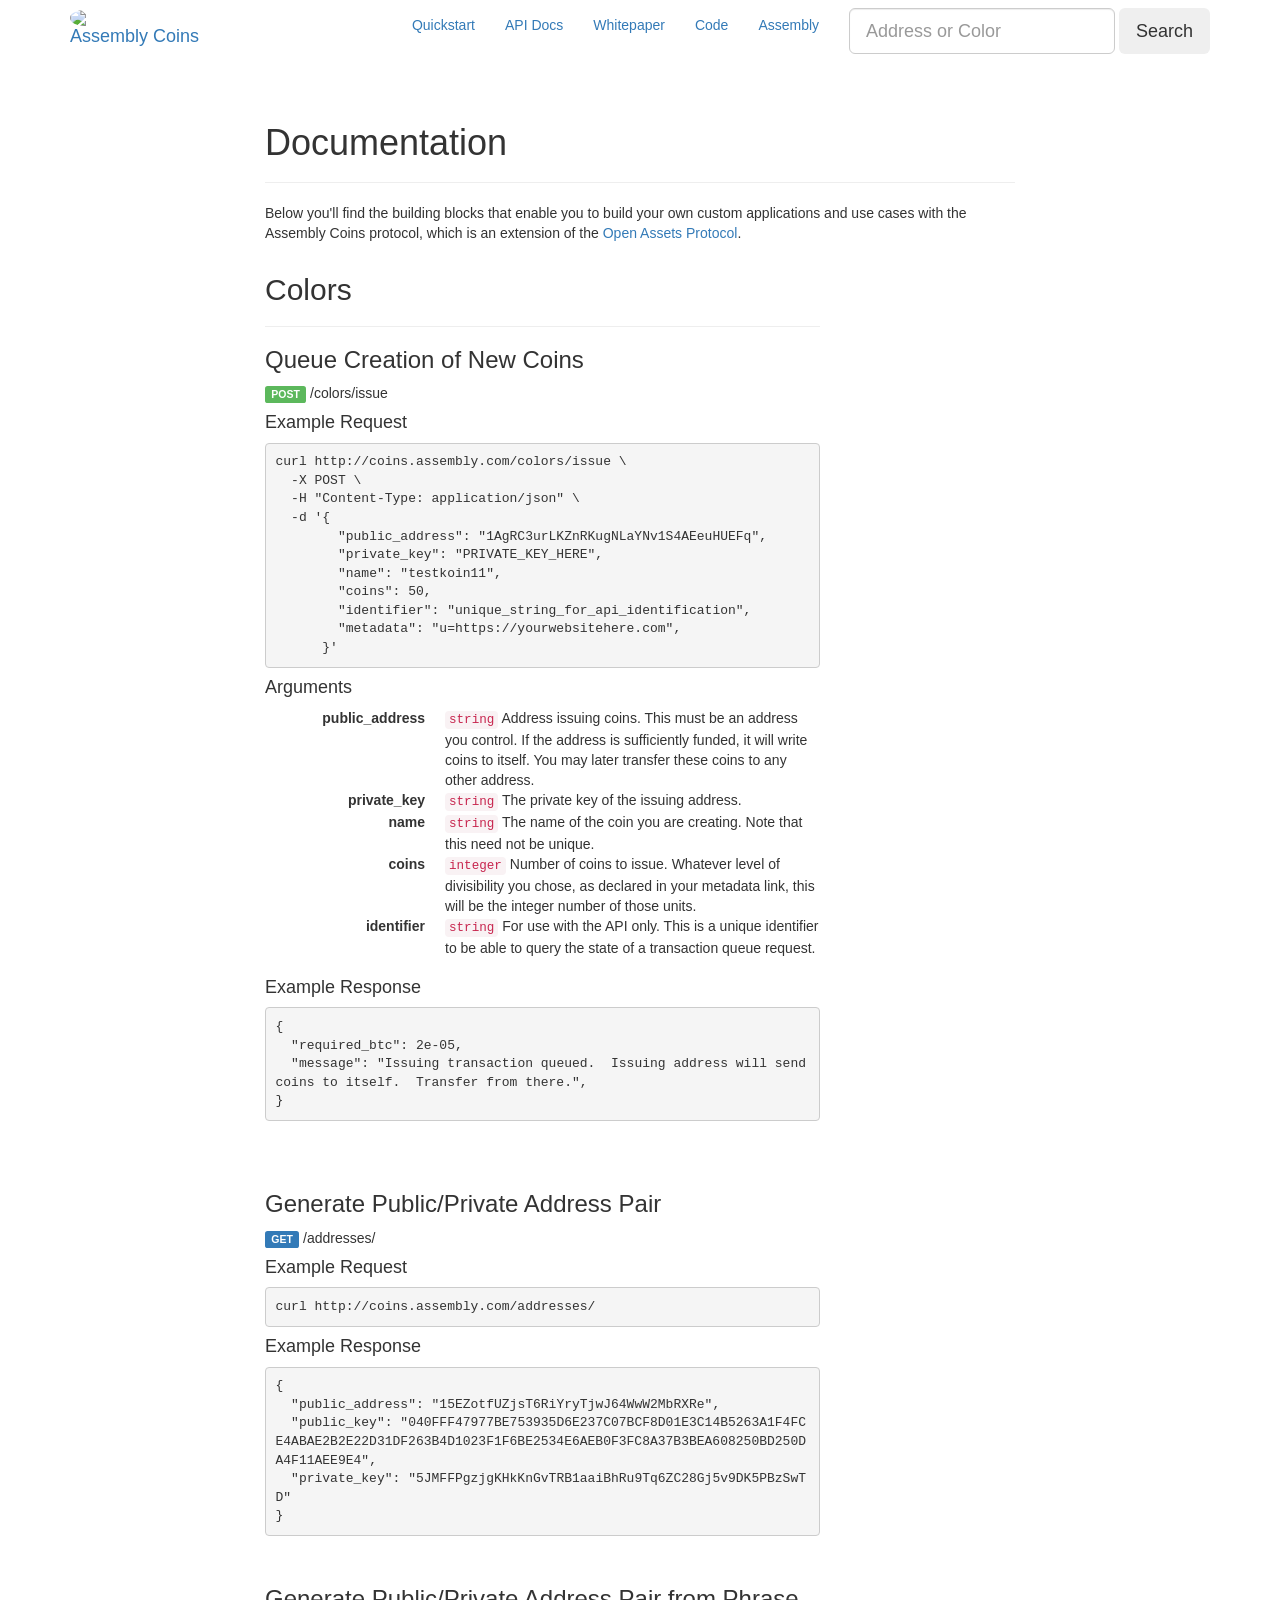
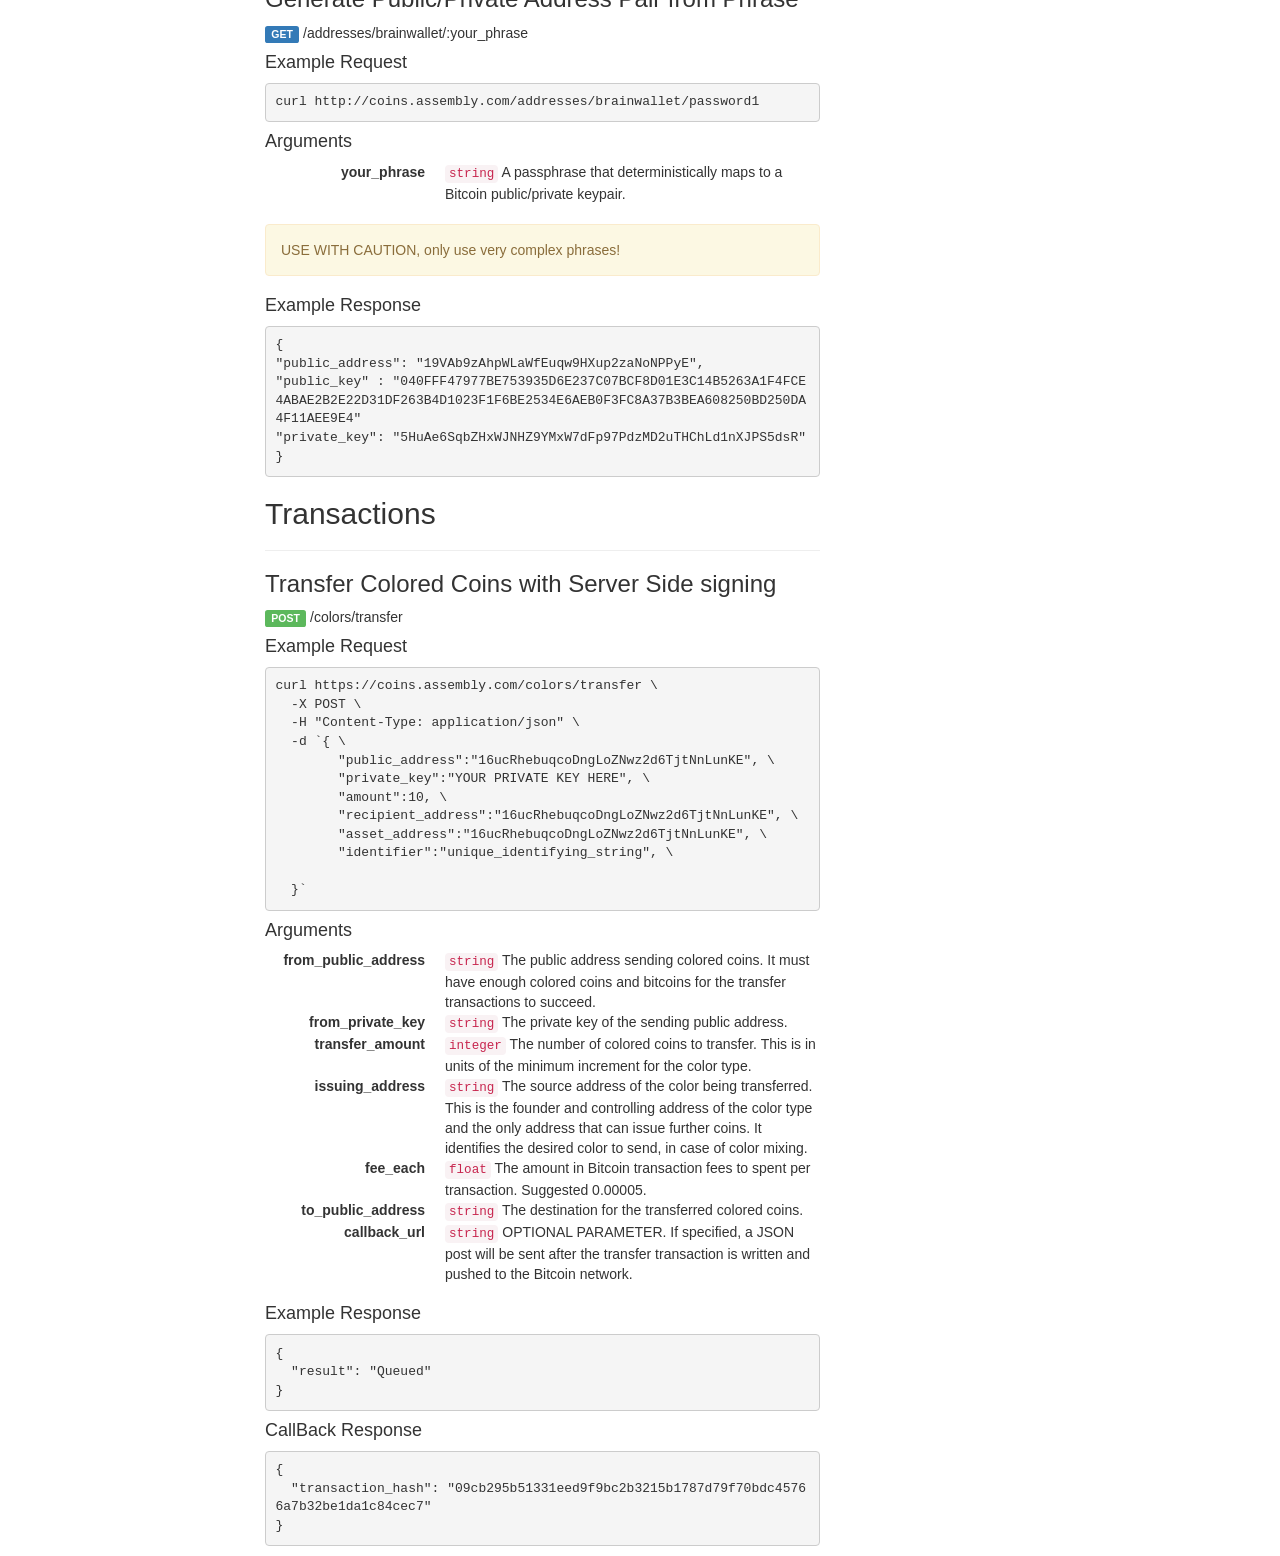
==== commit 44a2eb4e: "added brainwallet address generation, changed docs" ====
--- a/static/docs/index.html
+++ b/static/docs/index.html
@@ -102,242 +102,82 @@
     <h2 id="colors">Colors</h2>
     <hr>
 
-    <h3>Prompt API Server for New Coin Issuing Address</h3>
+    <h3>Queue Creation of New Coins</h3>
 
     <div class="endpoint">
       <span class="label label-success">POST</span>
-      <span>/v2/colors/issue</span>
+      <span>/colors/issue</span>
     </div>
 
     <h4>Example Request</h4>
 
-<div class="highlight"><pre><code class="language-bash" data-lang="bash">curl https://coins.assembly.com/v1/colors/prepare <span class="se">\</span>
+<div class="highlight"><pre><code class="language-bash" data-lang="bash">curl http://coins.assembly.com/colors/issue <span class="se">\</span>
   -X POST <span class="se">\</span>
   -H <span class="s2">&quot;Content-Type: application/json&quot;</span> <span class="se">\</span>
   -d <span class="s1">&#39;{</span>
-<span class="s1">        &quot;issued_amount&quot;: 555,</span>
-<span class="s1">        &quot;description&quot;: &quot;Order over Chaos&quot;,</span>
-<span class="s1">        &quot;coin_name&quot;: &quot;mikoin&quot;,</span>
-<span class="s1">        &quot;email&quot;: &quot;Gottfried@Leibniz.com&quot;</span>
+<span class="s1">        &quot;public_address&quot;: &quot;1AgRC3urLKZnRKugNLaYNv1S4AEeuHUEFq&quot;,</span>
+<span class="s1">        &quot;private_key&quot;: &quot;PRIVATE_KEY_HERE&quot;,</span>
+<span class="s1">        &quot;name&quot;: &quot;testkoin11&quot;,</span>
+<span class="s1">        &quot;coins&quot;: 50,</span>
+<span class="s1">        &quot;identifier&quot;: &quot;unique_string_for_api_identification&quot;,</span>
+<span class="s1">        &quot;metadata&quot;: &quot;u=https://yourwebsitehere.com&quot;,</span>
 <span class="s1">      }&#39;</span></code></pre></div>
 
     <h4>Arguments</h4>
 
     <dl class="dl-horizontal">
-      <dt>issued_amount</dt>
+      <dt>public_address</dt>
+      <dd>
+        <code>string</code>
+        Address issuing coins.  This must be an address you control.  If the address is sufficiently funded, it will write coins to itself.
+        You may later transfer these coins to any other address.
+      </dd>
+
+      <dt>private_key</dt>
+      <dd>
+        <code>string</code>
+        The private key of the issuing address.
+      </dd>
+
+      <dt>name</dt>
+      <dd>
+        <code>string</code>
+        The name of the coin you are creating.  Note that this need not be unique.
+      </dd>
+
+      <dt>coins</dt>
       <dd>
         <code>integer</code>
-        Starting number of coins to be issued, declared in the Blockchain
-      </dd>
-
-      <dt>description</dt>
-      <dd>
-        <code>string</code>
-        Description of the Coin Color, to be written permanently in the Blockchain
-      </dd>
-
-      <dt>coin_name</dt>
-      <dd>
-        <code>string</code>
-        Name of the Coin Color, declared in the Blockchain
-      </dd>
-
-      <dt>email</dt>
-      <dd>
-        <code>string</code>
-        For use with Assembly only.  Not written in the Blockchain.
-      </dd>
-
+        Number of coins to issue.  Whatever level of divisibility you chose, as declared in your metadata link, this will be the integer number of those units.
+      </dd>
+
+      <dt>identifier</dt>
+      <dd>
+        <code>string</code>
+        For use with the API only.  This is a unique identifier to be able to query the state of a transaction queue request.
+      </dd>
     </dl>
 
     <h4>Example Response</h4>
 
 <div class="highlight"><pre><code class="language-javascript" data-lang="javascript"><span class="p">{</span>
-  <span class="s2">&quot;issuing_private_key&quot;</span><span class="o">:</span> <span class="s2">&quot;5JczQYvFVAoGgGFJxEu6qQGUNCvKp8VmqMPtpnGfTFVmQxcvcBi&quot;</span><span class="p">,</span>
-  <span class="s2">&quot;name&quot;</span><span class="o">:</span> <span class="s2">&quot;mikoin&quot;</span><span class="p">,</span>
-  <span class="s2">&quot;minting_fee&quot;</span><span class="o">:</span> <span class="s2">&quot;0.00043606&quot;</span><span class="p">,</span>
-  <span class="s2">&quot;issuing_public_address&quot;</span><span class="o">:</span> <span class="s2">&quot;1KDqfRmheS6jcq6XYDeiWfF3yako8AJKUa&quot;</span>
+  <span class="s2">&quot;required_btc&quot;</span><span class="o">:</span> <span class="s2">2e-05</span><span class="p">,</span>
+  <span class="s2">&quot;message&quot;</span><span class="o">:</span> <span class="s2">&quot;Issuing transaction queued.  Issuing address will send coins to itself.  Transfer from there.&quot;</span><span class="p">,</span>
 <span class="p">}</span></code></pre></div>
 
     <br>
-    <h3>Check Holders of particular Coin Type</h3>
+
+    <br>
+    <h3>Generate Public/Private Address Pair</h3>
 
     <div class="endpoint">
       <span class="label label-primary">GET</span>
-      /v1/colors/:color_address
-    </div>
-    OR
-    <div class="endpoint">
-      <span class="label label-primary">GET</span>
-      /v1/colors/:issuing_address
+      /addresses/
     </div>
 
     <h4>Example Request</h4>
 
-<div class="highlight"><pre><code class="language-bash" data-lang="bash">curl https://coins.assembly.com/v1/colors/32dCTMMrW7XPVrfbfJtguo6LN9sg8mvttq</code></pre></div>
-
-    <h4>Arguments</h4>
-
-    <dl class="dl-horizontal">
-      <dt>color_address</dt>
-      <dd>
-        <code>string</code>
-        The unique color address string identifying the color type
-      </dd>
-
-      <dt>issuing_address</dt>
-      <dd>
-        <code>string</code>
-        The Bitcoin public address that first issued the asset.  Use this if you don't know the color address.  You will get the same
-    result.
-      </dd>
-    </dl>
-
-    <h4>Example Response</h4>
-
-<div class="highlight"><pre><code class="language-javascript" data-lang="javascript"><span class="p">{</span>
-<span class="s2">&quot;color_address&quot;</span><span class="o">:</span> <span class="s2">&quot;32dCTMMrW7XPVrfbfJtguo6LN9sg8mvttq&quot;</span><span class="p">,</span>
-<span class="s2">&quot;owners&quot;</span><span class="o">:</span>
-  <span class="p">[</span>
-    <span class="p">{</span>
-      <span class="s2">&quot;quantity&quot;</span><span class="o">:</span> <span class="mi">6</span><span class="p">,</span>
-      <span class="s2">&quot;public_address&quot;</span><span class="o">:</span> <span class="s2">&quot;1DzZ7DFJ4yrMzVw4ws8PdmmtqqfTnjprLB&quot;</span>
-    <span class="p">},</span>
-    <span class="p">{</span>
-      <span class="s2">&quot;quantity&quot;</span><span class="o">:</span> <span class="mi">4</span><span class="p">,</span>
-      <span class="s2">&quot;public_address&quot;</span><span class="o">:</span> <span class="s2">&quot;1PaCGhg1JtD4C6LrRLozjSDe5T2Uco1cAJ&quot;</span>
-    <span class="p">}</span>
-  <span class="p">]</span>
-<span class="p">}</span></code></pre></div>
-
-    <br>
-    <h3>Make New Coin Directly with Server Side Transaction Signing</h3>
-
-    <div class="endpoint">
-      <span class="label label-success">POST</span>
-      /v1/colors
-    </div>
-
-    <h4>Example Request</h4>
-
-<div class="highlight"><pre><code class="language-bash" data-lang="bash">curl https://coins.assembly.com <span class="se">\</span>
--X POST <span class="se">\</span>
--H <span class="s2">&quot;Content-Type: application/json&quot;</span> <span class="se">\</span>
--d <span class="s1">&#39;{</span>
-<span class="s1">      &quot;public_address&quot;: &quot;1EUV2AXvJRtyDb9j4s7nsxbs9S1MKb3EnU&quot;,</span>
-<span class="s1">      &quot;private_key&quot;: &quot;5JMFFPgzjgKHkKnGvTRB1aaiBhRu9Tq6ZC28Gj5v9DK5PBzSwTD&quot;,</span>
-<span class="s1">      &quot;name&quot;: &quot;OneKoin&quot;,</span>
-<span class="s1">      &quot;initial_coins&quot;: 9,</span>
-<span class="s1">      &quot;description&quot;: &quot;One Coin to Rule Them All&quot;,</span>
-<span class="s1">      &quot;email&quot;: &quot;Gandalf@MiddleEarth.mid&quot;,</span>
-<span class="s1">      &quot;fee_each&quot;: 0.00005</span>
-<span class="s1">    }&#39;</span></code></pre></div>
-
-    <h4>Arguments</h4>
-    <dl class="dl-horizontal">
-      <dt>public_address</dt>
-      <dd>
-        <code>string</code>
-        The public Bitcoin address creating new coins.  This will be the source address for this color type.
-      </dd>
-
-      <dt>private_key</dt>
-      <dd>
-        <code>string</code>
-        The private key controlling the source address.
-      </dd>
-
-      <dt>name</dt>
-      <dd>
-        <code>string</code>
-        The name of the new color type, to be written on the Blockchain.
-      </dd>
-
-      <dt>initial_coins</dt>
-      <dd>
-        <code>integer</code>
-        The number of coins to issue.  More can be issued later.  To be written on the Blockchain.  Coins
-      are sent back to this public address, from which they can later be transferred.
-      </dd>
-
-      <dt>description</dt>
-      <dd>
-        <code>string</code>
-      The description of this coin color.  This is to be written on the Blockchain.  It is a permanent
-    declaration of intent.
-      </dd>
-
-      <dt>email</dt>
-      <dd>
-        <code>string</code>
-        The email of the coin creator.  Stored by Assembly only.  Not written on the Blockchain or shared with anyone.
-      </dd>
-
-      <dt>fee_each</dt>
-      <dd>
-        <code>float</code>
-        The Bitcoin transaction fee to pay per transaction.  Note that multiple transactions are necessary to create a new
-      coin, thus the total fee will be some multiple of this number.  We suggest 0.00005 BTC.
-
-    </dl>
-
-    <h4>Example Response</h4>
-
-<div class="highlight"><pre><code class="language-javascript" data-lang="javascript"><span class="p">{</span>
-  <span class="s2">&quot;name&quot;</span><span class="o">:</span> <span class="s2">&quot;OneKoin&quot;</span><span class="p">,</span>
-  <span class="s2">&quot;minting_fee&quot;</span><span class="o">:</span> <span class="s2">&quot;0.0003&quot;</span><span class="p">,</span>
-  <span class="s2">&quot;issuing_public_address&quot;</span><span class="o">:</span> <span class="s2">&quot;1EUV2AXvJRtyDb9j4s7nsxbs9S1MKb3EnU&quot;</span><span class="p">,</span>
-  <span class="s2">&quot;issuing_private_key&quot;</span><span class="o">:</span> <span class="s2">&quot;5JMFFPgzjgKHkKnGvTRB1aaiBhRu9Tq6ZC28Gj5v9DK5PBzSwTD&quot;</span>
-<span class="p">}</span></code></pre></div>
-
-
-    <h2 id="addresses">Addresses</h2>
-    <hr>
-
-    <h3>Check Address Balances</h3>
-
-    <div class="endpoint">
-      <span class="label label-primary">GET</span>
-      /v1/addresses/:public_address
-    </div>
-
-    <h4>Example Request</h4>
-
-<div class="highlight"><pre><code class="language-bash" data-lang="bash">curl https://coins.assembly.com/v1/addresses/1565XBNc3HkFAZESsEBgyL4KQPLUQW8BTj</code></pre></div>
-
-    <h4>Arguments</h4>
-    <dl class="dl-horizontal">
-      <dt>public_address</dt>
-      <dd>
-        <code>string</code>
-        The public Bitcoin address whose colored assets balance you wish to check.
-    </dl>
-
-    <h4>Example Response</h4>
-
-<div class="highlight"><pre><code class="language-javascript" data-lang="javascript"><span class="p">{</span>
-  <span class="s2">&quot;assets&quot;</span><span class="o">:</span> <span class="p">[</span>
-    <span class="p">{</span>
-      <span class="s2">&quot;color_address&quot;</span><span class="o">:</span> <span class="s2">&quot;39u6BdXu8e3aNU8yoMSsVHHvQynLVuktZw&quot;</span><span class="p">,</span>
-      <span class="s2">&quot;quantity&quot;</span><span class="o">:</span> <span class="mi">9999967</span><span class="p">,</span>
-      <span class="s2">&quot;issuing_address&quot;</span><span class="o">:</span> <span class="s2">&quot;1565XBNc3HkFAZESsEBgyL4KQPLUQW8BTj&quot;</span><span class="p">,</span>
-      <span class="s2">&quot;color_name&quot;</span><span class="o">:</span> <span class="s2">&quot;Assembly Coins&quot;</span>
-    <span class="p">}</span>
-  <span class="p">],</span>
-  <span class="s2">&quot;public_address&quot;</span><span class="o">:</span> <span class="s2">&quot;1565XBNc3HkFAZESsEBgyL4KQPLUQW8BTj&quot;</span>
-<span class="p">}</span></code></pre></div>
-
-    <br>
-    <h3>Generate Public/Private Address Pair</h3>
-
-    <div class="endpoint">
-      <span class="label label-primary">GET</span>
-      /v1/addresses
-    </div>
-
-    <h4>Example Request</h4>
-
-<div class="highlight"><pre><code class="language-bash" data-lang="bash">curl https://coins.assembly.com/v1/addresses</code></pre></div>
+<div class="highlight"><pre><code class="language-bash" data-lang="bash">curl http://coins.assembly.com/addresses/</code></pre></div>
 
     <h4>Example Response</h4>
 
@@ -352,12 +192,12 @@
 
     <div class="endpoint">
       <span class="label label-primary">GET</span>
-      /v1/addresses/bainwallet/:your_phrase
+      /addresses/brainwallet/:your_phrase
     </div>
 
     <h4>Example Request</h4>
 
-<div class="highlight"><pre><code class="language-bash" data-lang="bash">curl https://coins.assembly.com/v1/addresses/brainwallet/password1</code></pre></div>
+<div class="highlight"><pre><code class="language-bash" data-lang="bash">curl http://coins.assembly.com/addresses/brainwallet/password1</code></pre></div>
 
     <h4>Arguments</h4>
 
@@ -385,22 +225,22 @@
     <h3>Transfer Colored Coins with Server Side signing</h3>
     <div class="endpoint">
       <span class="label label-success">POST</span>
-      /v1/transactions/transfer
+      /colors/transfer
     </div>
 
     <h4>Example Request</h4>
 
-<div class="highlight"><pre><code class="language-bash" data-lang="bash">curl https://coins.assembly.com/v1/transactions/transfer <span class="se">\</span>
+<div class="highlight"><pre><code class="language-bash" data-lang="bash">curl https://coins.assembly.com/colors/transfer <span class="se">\</span>
   -X POST <span class="se">\</span>
   -H <span class="s2">&quot;Content-Type: application/json&quot;</span> <span class="se">\</span>
   -d <span class="sb">`</span><span class="o">{</span> <span class="se">\</span>
-        <span class="s2">&quot;from_public_address&quot;</span>:<span class="s2">&quot;16ucRhebuqcoDngLoZNwz2d6TjtNnLunKE&quot;</span>, <span class="se">\</span>
-        <span class="s2">&quot;from_private_key&quot;</span>:<span class="s2">&quot;YOUR PRIVATE KEY HERE&quot;</span>, <span class="se">\</span>
-        <span class="s2">&quot;transfer_amount&quot;</span>:10, <span class="se">\</span>
-        <span class="s2">&quot;issuing_address&quot;</span>:<span class="s2">&quot;16ucRhebuqcoDngLoZNwz2d6TjtNnLunKE&quot;</span>, <span class="se">\</span>
-        <span class="s2">&quot;fee_each&quot;</span>:0.00005, <span class="se">\</span>
-        <span class="s2">&quot;to_public_address&quot;</span>:<span class="s2">&quot;17pnsRJSq23xeYW8nZdgZzmofJXr2A5wMB&quot;</span>, <span class="se">\</span>
-        <span class="s2">&quot;callback_url&quot;</span>:<span class="s2">&quot;http://www.yourserver.com&quot;</span> <span class="se">\</span>
+        <span class="s2">&quot;public_address&quot;</span>:<span class="s2">&quot;16ucRhebuqcoDngLoZNwz2d6TjtNnLunKE&quot;</span>, <span class="se">\</span>
+        <span class="s2">&quot;private_key&quot;</span>:<span class="s2">&quot;YOUR PRIVATE KEY HERE&quot;</span>, <span class="se">\</span>
+        <span class="s2">&quot;amount&quot;</span>:10, <span class="se">\</span>
+        <span class="s2">&quot;recipient_address&quot;</span>:<span class="s2">&quot;16ucRhebuqcoDngLoZNwz2d6TjtNnLunKE&quot;</span>, <span class="se">\</span>
+        <span class="s2">&quot;asset_address&quot;</span>:<span class="s2">&quot;16ucRhebuqcoDngLoZNwz2d6TjtNnLunKE&quot;</span>, <span class="se">\</span>
+        <span class="s2">&quot;identifier&quot;</span>:<span class="s2">&quot;unique_identifying_string&quot;</span>, <span class="se">\</span>
+
   <span class="o">}</span><span class="sb">`</span></code></pre></div>
 
   <h4>Arguments</h4>
@@ -459,452 +299,6 @@
 <div class="highlight"><pre><code class="language-javascript" data-lang="javascript"><span class="p">{</span>
   <span class="s2">&quot;transaction_hash&quot;</span><span class="o">:</span> <span class="s2">&quot;09cb295b51331eed9f9bc2b3215b1787d79f70bdc45766a7b32be1da1c84cec7&quot;</span>
 <span class="p">}</span></code></pre></div>
-
-    <br>
-    <h3>Push Raw Transaction to Bitcoin Network</h3>
-
-    <div class="endpoint">
-      <span class="label label-success">POST</span>
-      /v1/transactions
-    </div>
-
-    <h4>Example Request</h4>
-
-<div class="highlight"><pre><code class="language-bash" data-lang="bash">curl https://coins.assembly.com/v1/transactions <span class="se">\</span>
- -X POST <span class="se">\</span>
- -H <span class="s2">&quot;Content-Type: application/json&quot;</span> <span class="se">\</span>
- -d <span class="s1">&#39;{</span>
-<span class="s1">      &quot;transaction_hex&quot;: &quot;[base64]&quot;</span>
-<span class="s1">    }&#39;</span></code></pre></div>
-
-    <h4>Arguments</h4>
-    <dl class="dl-horizontal">
-      <dt>transaction_hex</dt>
-      <dd>
-        <code>string</code>
-        The raw transaction, in hex form, to be pushed directly to the Bitcoin Network.
-      </dd>
-    </dl>
-
-    <h4>Example Response</h4>
-
-<div class="highlight"><pre><code class="language-javascript" data-lang="javascript"><span class="p">{</span>
-  <span class="s2">&quot;transaction_hash&quot;</span><span class="o">:</span><span class="s2">&quot;ac96267f7790d8d7459c0aae6160ab88458e03050d7f31d8b7310f32ebecb261&quot;</span>
-<span class="p">}</span></code></pre></div>
-
-    <br>
-    <h3>Parsed Open Assets Transactions in Block</h3>
-
-    <div class="endpoint">
-      <span class="label label-primary">GET</span>
-      /v1/transactions/parsed/:block_height
-    </div>
-
-    <h4>Example Request</h4>
-
-<div class="highlight"><pre><code class="language-bash" data-lang="bash">curl https://coins.assembly.com/v1/transactions/parsed/300712</code></pre></div>
-
-    <h4>Arguments</h4>
-
-    <dl class="dl-horizontal">
-      <dt>block_height</dt>
-      <dd>
-        <code>integer</code>
-        The height of the Bitcoin Block to inspect.  Parsed Colored Coin Metadata will be presented for that
-    Block.  Metadata is not checked for legitimacy, merely interpreted from OPRETURNS.
-    </dl>
-
-    <h4>Example Response</h4>
-
-<div class="highlight"><pre><code class="language-javascript" data-lang="javascript"><span class="p">{</span>
-  <span class="s2">&quot;parsed_transactions&quot;</span><span class="o">:</span> <span class="p">[</span>
-    <span class="p">{</span>
-      <span class="s2">&quot;parsed_colored_info&quot;</span><span class="o">:</span> <span class="p">{</span>
-        <span class="s2">&quot;asset_count&quot;</span><span class="o">:</span> <span class="mi">1</span><span class="p">,</span>
-        <span class="s2">&quot;asset_quantities&quot;</span><span class="o">:</span> <span class="p">[</span>
-          <span class="mi">2</span>
-        <span class="p">],</span>
-        <span class="s2">&quot;issued&quot;</span><span class="o">:</span> <span class="p">[</span>
-          <span class="p">{</span>
-            <span class="s2">&quot;btc&quot;</span><span class="o">:</span> <span class="mi">600</span><span class="p">,</span>
-            <span class="s2">&quot;color_address&quot;</span><span class="o">:</span> <span class="s2">&quot;38PfLkHYC2gb98ZXdVtvDJQ1dk6Eh75Zcf&quot;</span><span class="p">,</span>
-            <span class="s2">&quot;destination_address&quot;</span><span class="o">:</span> <span class="s2">&quot;13LW8Y8GQzZueF6LKSgtgqcUXoxEL7puyY&quot;</span><span class="p">,</span>
-            <span class="s2">&quot;previous_inputs&quot;</span><span class="o">:</span> <span class="s2">&quot;source:1mpC4oLBmvMNcdK4jmSAAxMA62mSsfMvv&quot;</span><span class="p">,</span>
-            <span class="s2">&quot;quantity&quot;</span><span class="o">:</span> <span class="mi">2</span><span class="p">,</span>
-            <span class="s2">&quot;txhash_index&quot;</span><span class="o">:</span> <span class="s2">&quot;762c54aa55513b647e831ab91ac03ed3117525fedc5b5f45fb0f50bc9439518b:0&quot;</span>
-          <span class="p">}</span>
-        <span class="p">],</span>
-        <span class="s2">&quot;metadata&quot;</span><span class="o">:</span> <span class="s2">&quot;u=https://cpr.sm/NR64BLo62v&quot;</span><span class="p">,</span>
-        <span class="s2">&quot;metadata_length&quot;</span><span class="o">:</span> <span class="mi">27</span><span class="p">,</span>
-        <span class="s2">&quot;transferred&quot;</span><span class="o">:</span> <span class="p">[],</span>
-        <span class="s2">&quot;type&quot;</span><span class="o">:</span> <span class="s2">&quot;OA&quot;</span><span class="p">,</span>
-        <span class="s2">&quot;version&quot;</span><span class="o">:</span> <span class="s2">&quot;0100&quot;</span>
-      <span class="p">},</span>
-      <span class="s2">&quot;transaction_hash_with_index&quot;</span><span class="o">:</span> <span class="s2">&quot;762c54aa55513b647e831ab91ac03ed3117525fedc5b5f45fb0f50bc9439518b:1&quot;</span>
-    <span class="p">},</span>
-    <span class="p">{</span>
-      <span class="s2">&quot;parsed_colored_info&quot;</span><span class="o">:</span> <span class="p">{</span>
-        <span class="s2">&quot;asset_count&quot;</span><span class="o">:</span> <span class="mi">1</span><span class="p">,</span>
-        <span class="s2">&quot;asset_quantities&quot;</span><span class="o">:</span> <span class="p">[</span>
-          <span class="mi">13337</span>
-        <span class="p">],</span>
-        <span class="s2">&quot;issued&quot;</span><span class="o">:</span> <span class="p">[</span>
-          <span class="p">{</span>
-            <span class="s2">&quot;btc&quot;</span><span class="o">:</span> <span class="mi">600</span><span class="p">,</span>
-            <span class="s2">&quot;color_address&quot;</span><span class="o">:</span> <span class="s2">&quot;3JqEoSCcpaNW7Pm9cQVbQQgvz7nLnAmfTc&quot;</span><span class="p">,</span>
-            <span class="s2">&quot;destination_address&quot;</span><span class="o">:</span> <span class="s2">&quot;16NZhXGySMbCgpZ3WEMqkXGaxmmNnX51W5&quot;</span><span class="p">,</span>
-            <span class="s2">&quot;previous_inputs&quot;</span><span class="o">:</span> <span class="s2">&quot;source:1CBvyTJwqwv5Vb48QXNbFbczGX6b6s8UwC&quot;</span><span class="p">,</span>
-            <span class="s2">&quot;quantity&quot;</span><span class="o">:</span> <span class="mi">13337</span><span class="p">,</span>
-            <span class="s2">&quot;txhash_index&quot;</span><span class="o">:</span> <span class="s2">&quot;0f0169b34fe25f3ae76342c1f3b865f0d920b823daf891693830057aa90bef32:0&quot;</span>
-          <span class="p">}</span>
-        <span class="p">],</span>
-        <span class="s2">&quot;metadata&quot;</span><span class="o">:</span> <span class="s2">&quot;u=https://cpr.sm/eIOxaAZ-he&quot;</span><span class="p">,</span>
-        <span class="s2">&quot;metadata_length&quot;</span><span class="o">:</span> <span class="mi">27</span><span class="p">,</span>
-        <span class="s2">&quot;transferred&quot;</span><span class="o">:</span> <span class="p">[],</span>
-        <span class="s2">&quot;type&quot;</span><span class="o">:</span> <span class="s2">&quot;OA&quot;</span><span class="p">,</span>
-        <span class="s2">&quot;version&quot;</span><span class="o">:</span> <span class="s2">&quot;0100&quot;</span>
-      <span class="p">},</span>
-      <span class="s2">&quot;transaction_hash_with_index&quot;</span><span class="o">:</span> <span class="s2">&quot;0f0169b34fe25f3ae76342c1f3b865f0d920b823daf891693830057aa90bef32:1&quot;</span>
-    <span class="p">},</span>
-    <span class="p">{</span>
-      <span class="s2">&quot;parsed_colored_info&quot;</span><span class="o">:</span> <span class="p">{</span>
-        <span class="s2">&quot;asset_count&quot;</span><span class="o">:</span> <span class="mi">2</span><span class="p">,</span>
-        <span class="s2">&quot;asset_quantities&quot;</span><span class="o">:</span> <span class="p">[</span>
-          <span class="mi">500</span><span class="p">,</span>
-          <span class="mi">12837</span>
-        <span class="p">],</span>
-        <span class="s2">&quot;issued&quot;</span><span class="o">:</span> <span class="p">[],</span>
-        <span class="s2">&quot;metadata&quot;</span><span class="o">:</span> <span class="s2">&quot;&quot;</span><span class="p">,</span>
-        <span class="s2">&quot;metadata_length&quot;</span><span class="o">:</span> <span class="mi">0</span><span class="p">,</span>
-        <span class="s2">&quot;transferred&quot;</span><span class="o">:</span> <span class="p">[</span>
-          <span class="p">{</span>
-            <span class="s2">&quot;btc&quot;</span><span class="o">:</span> <span class="mi">600</span><span class="p">,</span>
-            <span class="s2">&quot;destination_address&quot;</span><span class="o">:</span> <span class="s2">&quot;1Myvq1HeQUY9kawMy2EzGMm9KU1nnF8hkB&quot;</span><span class="p">,</span>
-            <span class="s2">&quot;out_n&quot;</span><span class="o">:</span> <span class="mi">1</span><span class="p">,</span>
-            <span class="s2">&quot;previous_inputs&quot;</span><span class="o">:</span> <span class="p">[</span>
-              <span class="s2">&quot;0f0169b34fe25f3ae76342c1f3b865f0d920b823daf891693830057aa90bef32:0&quot;</span><span class="p">,</span>
-              <span class="s2">&quot;e83fd8e7ce7e8a38dddbbf5010624b4ba1962cdbb7566aaf6ffa9c8d2f22bdbd:1&quot;</span>
-            <span class="p">],</span>
-            <span class="s2">&quot;quantity&quot;</span><span class="o">:</span> <span class="mi">500</span><span class="p">,</span>
-            <span class="s2">&quot;txhash_index&quot;</span><span class="o">:</span> <span class="s2">&quot;e82956b4e2649027ca797685fb4a8c3c0140a8cad9a3b7b35cdd01279017bda0:1&quot;</span>
-          <span class="p">},</span>
-          <span class="p">{</span>
-            <span class="s2">&quot;btc&quot;</span><span class="o">:</span> <span class="mi">600</span><span class="p">,</span>
-            <span class="s2">&quot;destination_address&quot;</span><span class="o">:</span> <span class="s2">&quot;16NZhXGySMbCgpZ3WEMqkXGaxmmNnX51W5&quot;</span><span class="p">,</span>
-            <span class="s2">&quot;out_n&quot;</span><span class="o">:</span> <span class="mi">2</span><span class="p">,</span>
-            <span class="s2">&quot;previous_inputs&quot;</span><span class="o">:</span> <span class="p">[</span>
-              <span class="s2">&quot;0f0169b34fe25f3ae76342c1f3b865f0d920b823daf891693830057aa90bef32:0&quot;</span><span class="p">,</span>
-              <span class="s2">&quot;e83fd8e7ce7e8a38dddbbf5010624b4ba1962cdbb7566aaf6ffa9c8d2f22bdbd:1&quot;</span>
-            <span class="p">],</span>
-            <span class="s2">&quot;quantity&quot;</span><span class="o">:</span> <span class="mi">12837</span><span class="p">,</span>
-            <span class="s2">&quot;txhash_index&quot;</span><span class="o">:</span> <span class="s2">&quot;e82956b4e2649027ca797685fb4a8c3c0140a8cad9a3b7b35cdd01279017bda0:2&quot;</span>
-          <span class="p">}</span>
-        <span class="p">],</span>
-        <span class="s2">&quot;type&quot;</span><span class="o">:</span> <span class="s2">&quot;OA&quot;</span><span class="p">,</span>
-        <span class="s2">&quot;version&quot;</span><span class="o">:</span> <span class="s2">&quot;0100&quot;</span>
-      <span class="p">},</span>
-      <span class="s2">&quot;transaction_hash_with_index&quot;</span><span class="o">:</span> <span class="s2">&quot;e82956b4e2649027ca797685fb4a8c3c0140a8cad9a3b7b35cdd01279017bda0:0&quot;</span>
-    <span class="p">}</span>
-  <span class="p">]</span>
-<span class="p">}</span></code></pre></div>
-
-    <br>
-    <h3>Get Raw Transaction Information</h3>
-
-    <div class="endpoint">
-      <span class="label label-primary">GET</span>
-      /v1/transactions/raw/:transaction_hash
-    </div>
-
-    <h4>Example Request</h4>
-
-<div class="highlight"><pre><code class="language-bash" data-lang="bash">curl https://coins.assembly/com/v1/transactions/raw/87e7d0c02b5c518e1b5d8668c6db423fbe0d5ad461e9e7f2086d52275d98d72d</code></pre></div>
-
-    <h4>Arguments</h4>
-    <dl class="dl-horizontal">
-      <dt>transaction_hash</dt>
-      <dd>
-        <code>string</code>
-        The Bitcoin transaction hash to lookup.  Bitcoin transaction information is returned.
-    </dl>
-
-    <h4>Example Response</h4>
-
-<div class="highlight"><pre><code class="language-javascript" data-lang="javascript"><span class="p">{</span>
-  <span class="s2">&quot;raw_transaction&quot;</span><span class="o">:</span> <span class="p">{</span>
-    <span class="s2">&quot;blockhash&quot;</span><span class="o">:</span> <span class="s2">&quot;00000000000000000e9481fa2399ddd32d8d29543e92fde915319a234a3758c4&quot;</span><span class="p">,</span>
-    <span class="s2">&quot;blocktime&quot;</span><span class="o">:</span> <span class="mi">1409789874</span><span class="p">,</span>
-    <span class="s2">&quot;confirmations&quot;</span><span class="o">:</span> <span class="mi">2</span><span class="p">,</span>
-    <span class="s2">&quot;hex&quot;</span><span class="o">:</span> <span class="s2">&quot;[base64]&quot;</span><span class="p">,</span>
-    <span class="s2">&quot;locktime&quot;</span><span class="o">:</span> <span class="mi">0</span><span class="p">,</span>
-    <span class="s2">&quot;time&quot;</span><span class="o">:</span> <span class="mi">1409789874</span><span class="p">,</span>
-    <span class="s2">&quot;txid&quot;</span><span class="o">:</span> <span class="s2">&quot;87e7d0c02b5c518e1b5d8668c6db423fbe0d5ad461e9e7f2086d52275d98d72d&quot;</span><span class="p">,</span>
-    <span class="s2">&quot;version&quot;</span><span class="o">:</span> <span class="mi">1</span><span class="p">,</span>
-    <span class="s2">&quot;vin&quot;</span><span class="o">:</span> <span class="p">[</span>
-      <span class="p">{</span>
-        <span class="s2">&quot;scriptSig&quot;</span><span class="o">:</span> <span class="p">{</span>
-          <span class="s2">&quot;asm&quot;</span><span class="o">:</span> <span class="s2">&quot;3046022100a7beee5f45a6e6c4bd4f3b91c1c3f7e95f91ea1b99cfc3ecc78d2eafb0b926d1022100848f01e8159df6ed0cf264d2b9cdd3ab4c75fe85d25b48853530e2cd6a3e2aaf01 044ab0b335f0cd9278991663560c578f1fc586a6b0a985873669dd2986c266d7812410c713bf8f45b458b8a7ba176b265f055cc34d2814c57c54bc2184737765d1&quot;</span><span class="p">,</span>
-          <span class="s2">&quot;hex&quot;</span><span class="o">:</span> <span class="s2">&quot;[base64]&quot;</span>
-        <span class="p">},</span>
-        <span class="s2">&quot;sequence&quot;</span><span class="o">:</span> <span class="mi">4294967295</span><span class="p">,</span>
-        <span class="s2">&quot;txid&quot;</span><span class="o">:</span> <span class="s2">&quot;7809e998ad62201031ce4af82a358d27d588de74dc6c4f647c617e419a8db2bc&quot;</span><span class="p">,</span>
-        <span class="s2">&quot;vout&quot;</span><span class="o">:</span> <span class="mi">1</span>
-      <span class="p">}</span>
-    <span class="p">],</span>
-    <span class="s2">&quot;vout&quot;</span><span class="o">:</span> <span class="p">[</span>
-      <span class="p">{</span>
-        <span class="s2">&quot;n&quot;</span><span class="o">:</span> <span class="mi">0</span><span class="p">,</span>
-        <span class="s2">&quot;scriptPubKey&quot;</span><span class="o">:</span> <span class="p">{</span>
-          <span class="s2">&quot;addresses&quot;</span><span class="o">:</span> <span class="p">[</span>
-            <span class="s2">&quot;15KQts8aQ84uiskjEjHFe3ZPTRnXDDppAT&quot;</span>
-          <span class="p">],</span>
-          <span class="s2">&quot;asm&quot;</span><span class="o">:</span> <span class="s2">&quot;OP_DUP OP_HASH160 2f5befb369ed9cf1c04934387a7a55bffdf8ed86 OP_EQUALVERIFY OP_CHECKSIG&quot;</span><span class="p">,</span>
-          <span class="s2">&quot;hex&quot;</span><span class="o">:</span> <span class="s2">&quot;76a9142f5befb369ed9cf1c04934387a7a55bffdf8ed8688ac&quot;</span><span class="p">,</span>
-          <span class="s2">&quot;reqSigs&quot;</span><span class="o">:</span> <span class="mi">1</span><span class="p">,</span>
-          <span class="s2">&quot;type&quot;</span><span class="o">:</span> <span class="s2">&quot;pubkeyhash&quot;</span>
-        <span class="p">},</span>
-        <span class="s2">&quot;value&quot;</span><span class="o">:</span> <span class="mf">3.0</span>
-      <span class="p">},</span>
-      <span class="p">{</span>
-        <span class="s2">&quot;n&quot;</span><span class="o">:</span> <span class="mi">1</span><span class="p">,</span>
-        <span class="s2">&quot;scriptPubKey&quot;</span><span class="o">:</span> <span class="p">{</span>
-          <span class="s2">&quot;addresses&quot;</span><span class="o">:</span> <span class="p">[</span>
-            <span class="s2">&quot;1KNZEvnE6A6Y9ev1kpNfxbM5kj1YSe7roa&quot;</span>
-          <span class="p">],</span>
-          <span class="s2">&quot;asm&quot;</span><span class="o">:</span> <span class="s2">&quot;OP_DUP OP_HASH160 c985e97940bd881f6fcfcf4f0295476d66fb3264 OP_EQUALVERIFY OP_CHECKSIG&quot;</span><span class="p">,</span>
-          <span class="s2">&quot;hex&quot;</span><span class="o">:</span> <span class="s2">&quot;76a914c985e97940bd881f6fcfcf4f0295476d66fb326488ac&quot;</span><span class="p">,</span>
-          <span class="s2">&quot;reqSigs&quot;</span><span class="o">:</span> <span class="mi">1</span><span class="p">,</span>
-          <span class="s2">&quot;type&quot;</span><span class="o">:</span> <span class="s2">&quot;pubkeyhash&quot;</span>
-        <span class="p">},</span>
-        <span class="s2">&quot;value&quot;</span><span class="o">:</span> <span class="mf">7.69703</span>
-      <span class="p">}</span>
-    <span class="p">]</span>
-  <span class="p">}</span>
-<span class="p">}</span></code></pre></div>
-
-    <br>
-    <h3>Search for Verified Colored Coin Data on Transaction</h3>
-
-    <div class="endpoint">
-      <span class="label label-primary">GET</span>
-      /v1/transactions/:transaction_hash
-    </div>
-
-    <h4>Example Request</h4>
-
-<div class="highlight"><pre><code class="language-bash" data-lang="bash">curl https://coins.assembly.com/v1/transactions/201057b5915e692cbdb435b9fc390553b029dfea607fd285e01e633e7015bc6a</code></pre></div>
-
-    <h4>Arguments</h4>
-    <dl class="dl-horizontal">
-      <dt>transaction_hash</dt>
-      <dd>
-        <code>string</code>
-        The Bitcoin transaction hash to lookup.  Verified Colored Coin Data is returned.
-      </dd>
-    </dl>
-
-    <h4>Example Response</h4>
-
-<div class="highlight"><pre><code class="language-javascript" data-lang="javascript"><span class="p">{</span>
-<span class="s2">&quot;outputs&quot;</span><span class="o">:</span> <span class="p">[</span>
-            <span class="p">{</span>
-              <span class="s2">&quot;color_address&quot;</span><span class="o">:</span> <span class="s2">&quot;3Mtjm3kYAk4CcsrbL5rhVKXWgT4tbyQH7E&quot;</span><span class="p">,</span>
-              <span class="s2">&quot;spent_at_txhash&quot;</span><span class="o">:</span> <span class="s2">&quot;&quot;</span><span class="p">,</span>
-              <span class="s2">&quot;blockmade&quot;</span><span class="o">:</span> <span class="mi">300871</span><span class="p">,</span>
-              <span class="s2">&quot;previous_input&quot;</span><span class="o">:</span> <span class="s2">&quot;source:1R7L7HnTgU6Ei1h7AwYc93bCyJXevM637&quot;</span><span class="p">,</span>
-              <span class="s2">&quot;destination_address&quot;</span><span class="o">:</span> <span class="s2">&quot;1Q4sP6gak7PE7YQduYYTUdNuhPrDoqoQQQ&quot;</span><span class="p">,</span>
-              <span class="s2">&quot;txhash&quot;</span><span class="o">:</span> <span class="s2">&quot;201057b5915e692cbdb435b9fc390553b029dfea607fd285e01e633e7015bc6a&quot;</span><span class="p">,</span>
-              <span class="s2">&quot;blockspent&quot;</span><span class="o">:</span> <span class="kc">null</span><span class="p">,</span>
-              <span class="s2">&quot;spent&quot;</span><span class="o">:</span> <span class="kc">false</span><span class="p">,</span>
-              <span class="s2">&quot;color_amount&quot;</span><span class="o">:</span> <span class="mi">1</span><span class="p">,</span>
-              <span class="s2">&quot;btc&quot;</span><span class="o">:</span> <span class="mi">600</span><span class="p">,</span>
-              <span class="s2">&quot;txhash_index&quot;</span><span class="o">:</span> <span class="s2">&quot;201057b5915e692cbdb435b9fc390553b029dfea607fd285e01e633e7015bc6a:0&quot;</span>
-            <span class="p">}</span>
-          <span class="p">]</span>
-<span class="p">}</span></code></pre></div>
-
-
-    <h2 id="messages">Messages</h2>
-    <hr>
-
-    <h3>Write Multipart Statement on the Blockchain</h3>
-
-    <div class="endpoint">
-      <span class="label label-success">POST</span>
-      /v1/messages
-    </div>
-
-    <h4>Example Request</h4>
-
-<div class="highlight"><pre><code class="language-bash" data-lang="bash">curl https://coins.assembly.com/v1/messages <span class="se">\</span>
-  -X POST <span class="se">\</span>
-  -H <span class="s2">&quot;Content-Type: application/json&quot;</span> <span class="se">\</span>
-  -d <span class="s1">&#39;{</span>
-<span class="s1">        &quot;public_address&quot;: &quot;12GWLZTL6vNcKLzewbRpGWbRw7MWdmxdWG&quot;,</span>
-<span class="s1">        &quot;fee_each&quot;: 0.00005,</span>
-<span class="s1">        &quot;private_key&quot;: &quot;5KDN3QoQMkQ8UWRCn732766z12NTNpdWEwjSna7yC6pLpmaUHTA&quot;,</span>
-<span class="s1">        &quot;message&quot;: &quot;Before the creation of Ea, Sauron was one of the countless lesser Ainur spirits created by Eru Iluvatar, known as the Maia. At this time he was known as Mairon the Admirable, and partook in the Ainulindale, or Music of the Ainur. &quot;</span>
-<span class="s1">     }&#39;</span></code></pre></div>
-
-    <h4>Arguments</h4>
-    <dl class="dl-horizontal">
-      <dt>public_address</dt>
-      <dd>
-        <code>string</code>
-        Public Bitcoin address sending message.
-      </dd>
-
-      <dt>fee_each</dt>
-      <dd>
-        <code>float</code>
-        Bitcoin transaction fee to spend per transaction.  Depending on the length of the message, there may be multiple transactions.
-      </dd>
-
-      <dt>private_key</dt>
-      <dd>
-        <code>string</code>
-        The private key of the Bitcoin address writing the message.
-      </dd>
-
-      <dt>message</dt>
-      <dd>
-        <code>string</code>
-      The message itself to be written in the Blockchain.  This message is divide into 40 byte blocks, written as separate OPRETURN transaction on the Blockchain.  Numbers preceding each block allows for proper concatenation later.
-      </dd>
-
-    </dl>
-
-    <h4>Example Response</h4>
-
-<div class="highlight"><pre><code class="language-javascript" data-lang="javascript"><span class="p">{</span>
-  <span class="s2">&quot;transaction_hash&quot;</span><span class="o">:</span><span class="s2">&quot;f04281ee925d927dcef21e0236023cebad522a4f08545a85cb625338f1f77896&quot;</span>
-<span class="p">}</span></code></pre></div>
-
-    <br>
-    <h3>Read stitched-together multi-part <code>OP_RETURN</code> statements issued by an address</h3>
-
-    <div class="endpoint">
-      <span class="label label-primary">GET</span>
-      /v1/messages/:public_address
-    </div>
-
-    <h4>Example Request</h4>
-
-<div class="highlight"><pre><code class="language-bash" data-lang="bash">curl http://coins.assembly.com/v1/messages/1N8onLuitcQR9V3HB9QSARyFV6hwxA99Sx</code></pre></div>
-
-    <h4>Arguments</h4>
-    <dl class="dl-horizontal">
-      <dt>public_address</dt>
-      <dd>
-        <code>string</code>
-        The public Bitcoin address whose multi-part message are to be read.  The stitched, concatenated version is presented.
-      </dd>
-    </dl>
-
-    <h4>Example Response</h4>
-
-<div class="highlight"><pre><code class="language-javascript" data-lang="javascript"><span class="p">{</span>
-  <span class="s2">&quot;statements&quot;</span><span class="o">:</span> <span class="s2">&quot;{\&quot;name\&quot;: \&quot;pillars\&quot;, \&quot;desc\&quot;: \&quot;one small step\&quot;, \&quot;total\&quot;: 52352}&quot;</span>
-<span class="p">}</span></code></pre></div>
-
-
-
-<br>
-<h3>Write Plain Message or HASH onto Blockchain</h3>
-
-<div class="endpoint">
-  <span class="label label-primary">POST</span>
-  /v1/messages/web/
-</div>
-
-<h4>Example Request</h4>
-
-WRITE A HASH OF TEXT
-<div class="highlight"><pre><code class="language-bash" data-lang="bash">curl https://coins.assembly.com/v1/messages/web <span class="se">\</span>
-  -X POST <span class="se">\</span>
-  -H <span class="s2">&quot;Content-Type: application/json&quot;</span> <span class="se">\</span>
-  -d <span class="s1">&#39;{</span>
-<span class="s1">        &quot;public_address&quot;: &quot;1Q7iCWykXRh4GvSjMQJqESsdZn3pHS3JQf&quot;,</span>
-<span class="s1">        &quot;fee_each&quot;: 0.00005,</span>
-<span class="s1">        &quot;private_key&quot;: &quot;5KiFzeJ6mM1e6ju5hC11WReSd9ADZnZgPYYzBGB3WCM5uY6uXyD&quot;,</span>
-<span class="s1">        &quot;hash_message&quot;: &quot;Before the creation of Ea, Sauron was one of the countless lesser Ainur spirits created by Eru Iluvatar, known as the Maia. At this time he was known as Mairon the Admirable, and partook in the Ainulindale, or Music of the Ainur. &quot;</span>
-<span class="s1">     }&#39;</span></code></pre></div>
-
-<h4>Arguments</h4>
-<dl class="dl-horizontal">
-  <dt>public_address</dt>
-  <dd>
-    <code>string</code>
-    The public Bitcoin address sending the message.  Bitcoin is not sent to another address.
-  </dd>
-  <dt>fee_each</dt>
-  <dd>
-    <code>float</code>
-    The transaction fee
-  </dd>
-  <dt>private_key</dt>
-  <dd>
-    <code>string</code>
-    The private key of the sending Bitcoin address.
-  </dd>
-  <dt>USE</dt><dd></dd>
-  <dt>hash_message</dt>
-  <dd>
-    <code>string</code>
-    The message to be hashed.  Only the hash will be placed on the Blockchain.
-  </dd>
-  <dt>OR</dt><dd></dd>
-  <dt>plain_message</dt>
-  <dd>
-    <code>string</code>
-    The message to be written directly on the Blockchain.  This must be less than 40 bytes.  For a longer message use /v1/messages.
-  </dd>
-</dl>
-
-<h4>Example Response</h4>
-
-<div class="highlight"><pre><code class="language-javascript" data-lang="javascript"><span class="p">{</span><span class="s2">&quot;transaction_hash&quot;</span><span class="o">:</span> <span class="s2">&quot;903a59bd03bed95485e6473e68fa52912ecbd1167242bc1785c61993a13eb134&quot;</span><span class="p">}</span></code></pre></div>
-
-
-
-
-  </div>
-
-  <div class="col-sm-3">
-    <ul class="nav nav-pills nav-stacked text-right">
-      <li><a href="#colors">Colors</a></li>
-      <li><a href="#addresses">Addresses</a></li>
-      <li><a href="#transactions">Transactions</a></li>
-      <li><a href="#messages">Messages</a></li>
-    </ul>
-  </div>
-</div>
-
-    </div>
-  </div>
-</div>
-
-<div class="container" style="margin-top:60px;margin-bottom:60px">
-  <div class="row">
-    <div class="col-md-10">
-      <div class="well">
-        <ul class="list-inline text-center omega">
-          <li><a href="/">Home</a></li>
-          <li><a href="/colors/39u6BdXu8e3aNU8yoMSsVHHvQynLVuktZw">Ownership</a></li>
-          <li><a href="/assets">Featured Coins</a></li>
-          <li><a href="/specifications">Specifications</a></li>
-          <li><a href="/docs">API Docs</a></li>
-          <li><a href="/whitepaper">Whitepaper</a></li>
-          <li><a href="https://github.com/assemblymade/assemblycoins">Code</a></li>
-          <li><a href="https://assembly.com/assemblycoins">Assembly</a></li>
-          <li><a href="https://twitter.com/asm">@asm</a></li>
-          <li><a href="mailto:your-account@helpful.io" data-helpful="assemblycoins">Get Help!<a>
-        </ul>
-      </div>
-    </div>
-  </div>
-</div>
-
 
 
 <script async src="https://assets.helpful.io/assets/widget.js"></script>
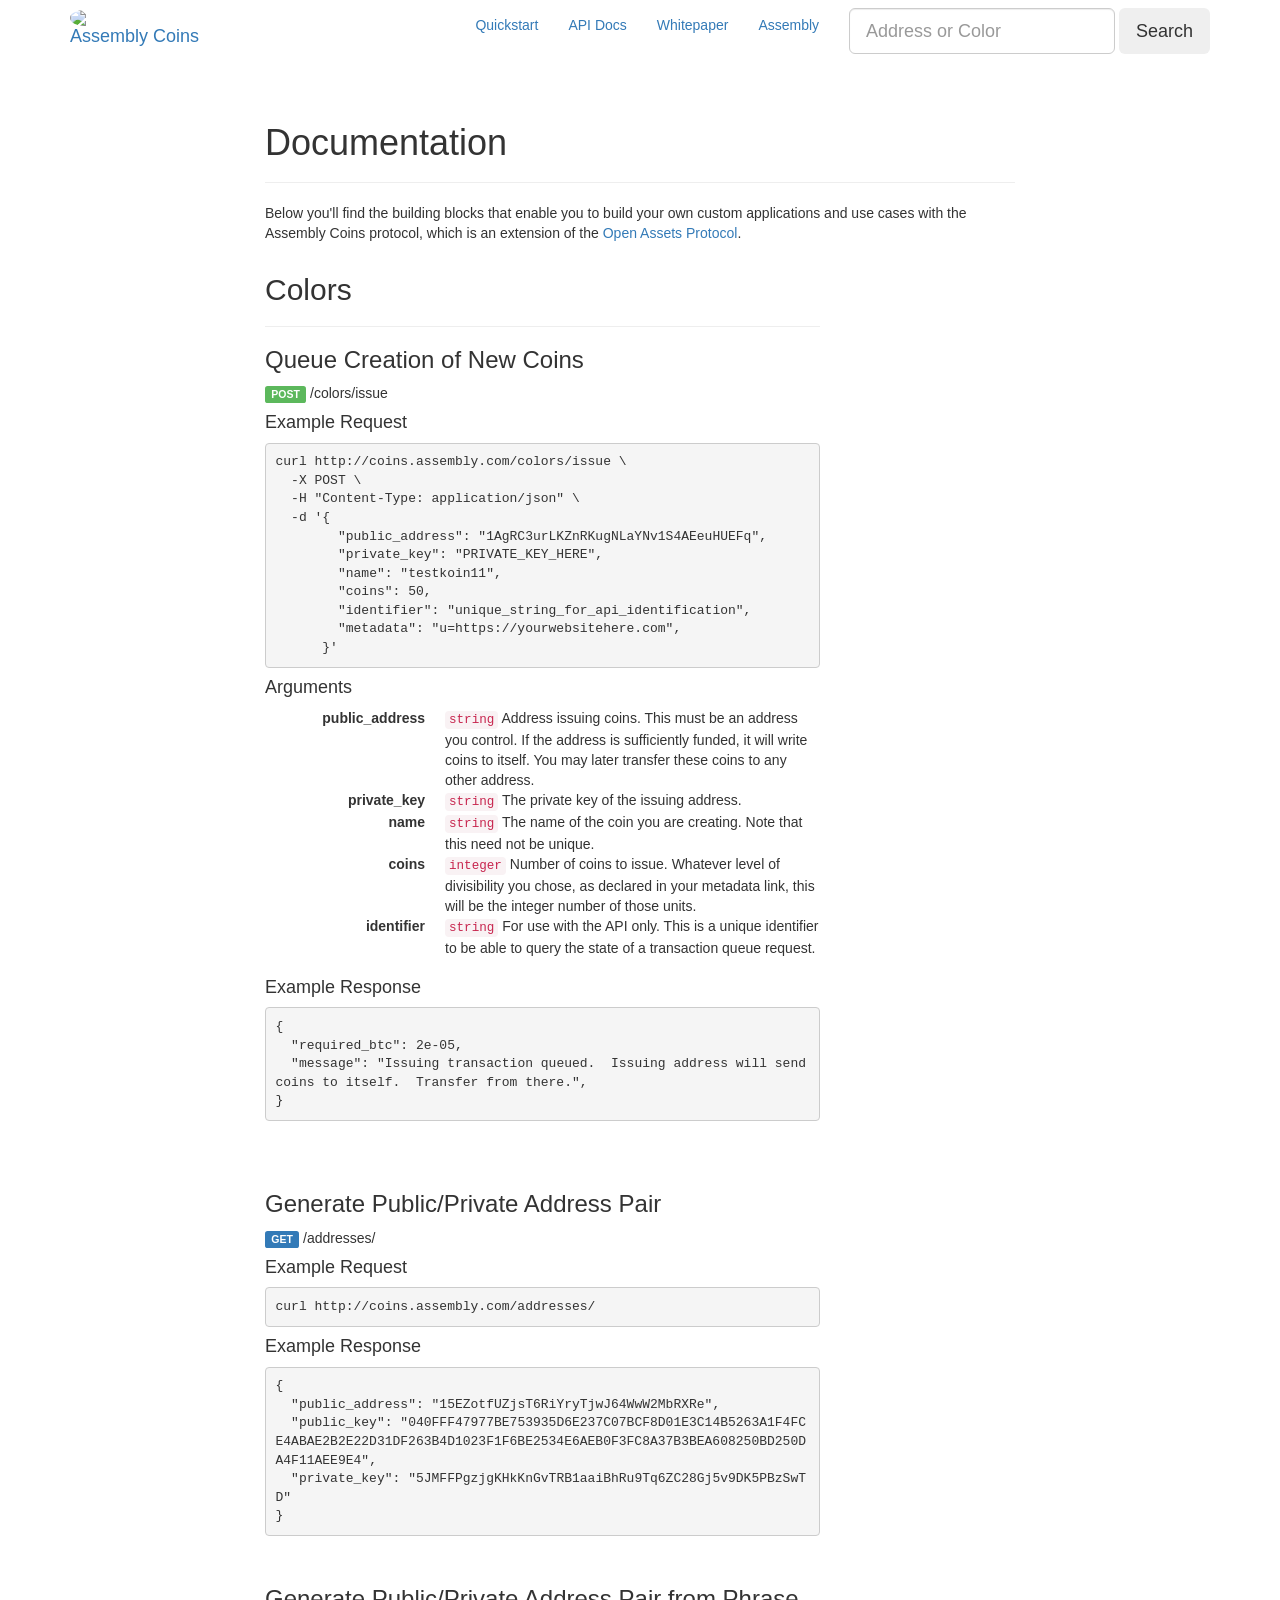
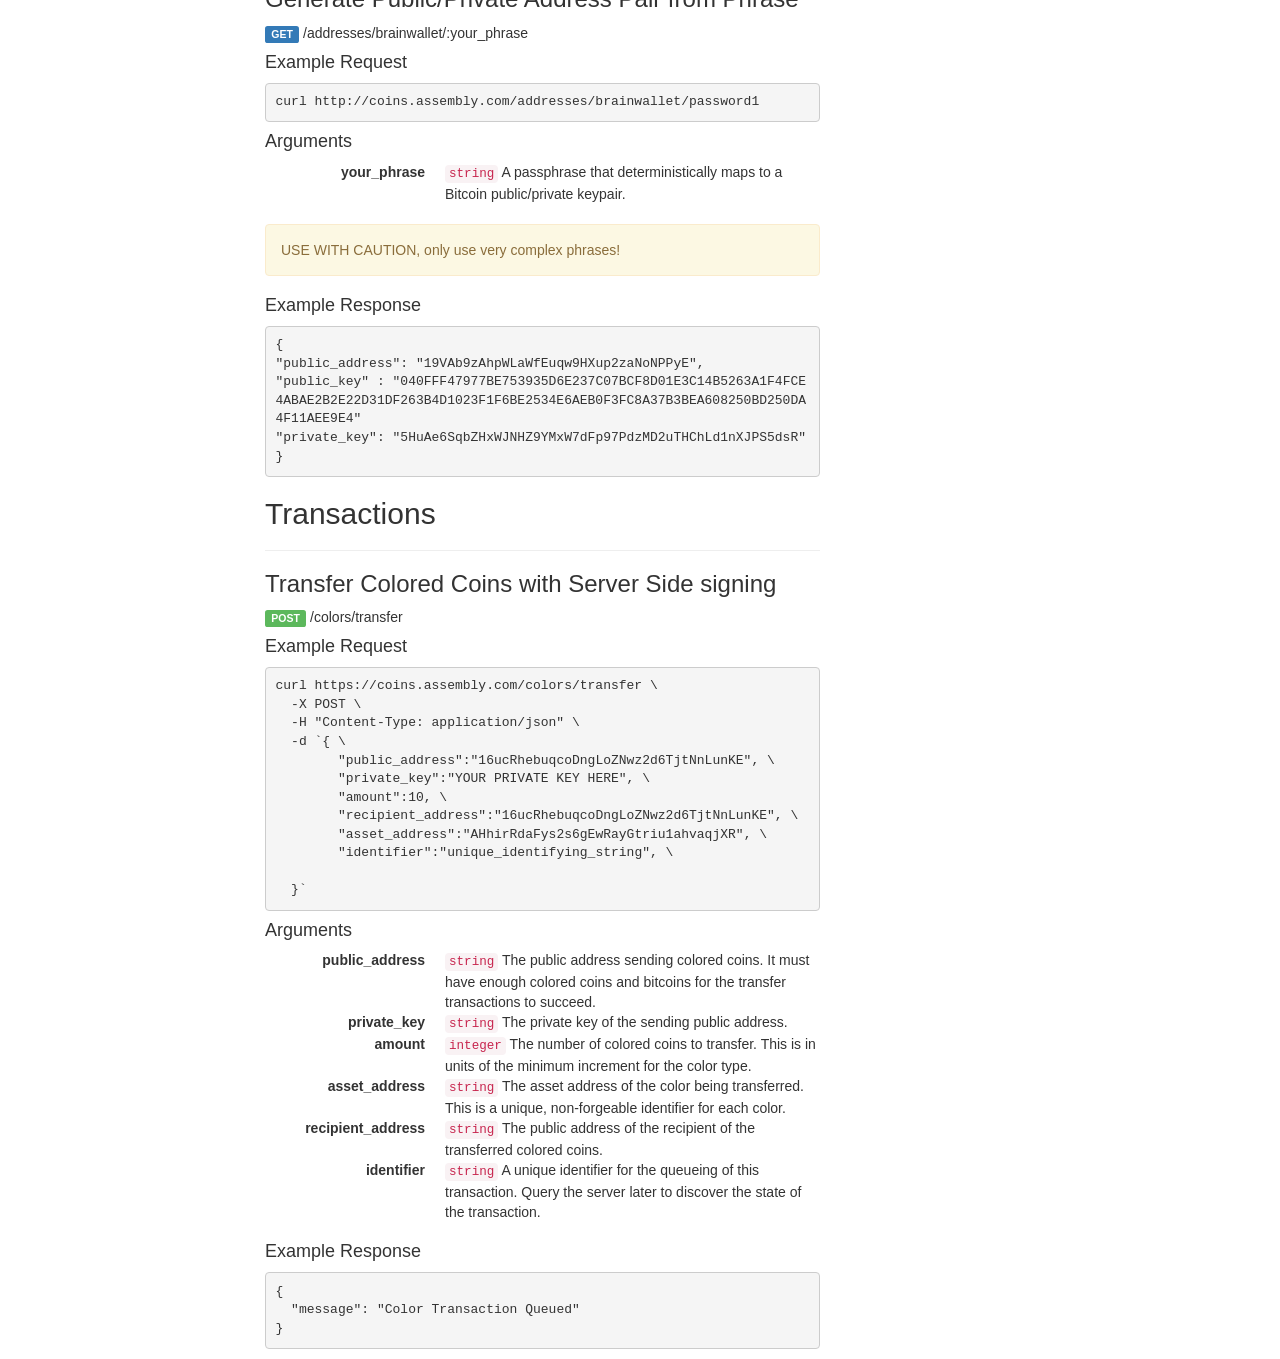
==== commit 8cdc6582: "fixed api docs" ====
--- a/static/docs/index.html
+++ b/static/docs/index.html
@@ -55,9 +55,6 @@
           <a href="/whitepaper">Whitepaper</a>
         </li>
         <li>
-          <a href="https://github.com/assemblymade/assemblycoins">Code</a>
-        </li>
-        <li>
           <a href="https://assembly.com/assemblycoins">Assembly</a>
         </li>
 
@@ -238,7 +235,7 @@
         <span class="s2">&quot;private_key&quot;</span>:<span class="s2">&quot;YOUR PRIVATE KEY HERE&quot;</span>, <span class="se">\</span>
         <span class="s2">&quot;amount&quot;</span>:10, <span class="se">\</span>
         <span class="s2">&quot;recipient_address&quot;</span>:<span class="s2">&quot;16ucRhebuqcoDngLoZNwz2d6TjtNnLunKE&quot;</span>, <span class="se">\</span>
-        <span class="s2">&quot;asset_address&quot;</span>:<span class="s2">&quot;16ucRhebuqcoDngLoZNwz2d6TjtNnLunKE&quot;</span>, <span class="se">\</span>
+        <span class="s2">&quot;asset_address&quot;</span>:<span class="s2">&quot;AHhirRdaFys2s6gEwRayGtriu1ahvaqjXR&quot;</span>, <span class="se">\</span>
         <span class="s2">&quot;identifier&quot;</span>:<span class="s2">&quot;unique_identifying_string&quot;</span>, <span class="se">\</span>
 
   <span class="o">}</span><span class="sb">`</span></code></pre></div>
@@ -246,60 +243,47 @@
   <h4>Arguments</h4>
 
   <dl class="dl-horizontal">
-    <dt>from_public_address</dt>
+    <dt>public_address</dt>
     <dd>
       <code>string</code>
       The public address sending colored coins.  It must have enough colored coins and bitcoins for the transfer transactions to succeed.
     </dd>
 
-    <dt>from_private_key</dt>
+    <dt>private_key</dt>
     <dd>
       <code>string</code>
       The private key of the sending public address.
     </dd>
 
-    <dt>transfer_amount</dt>
+    <dt>amount</dt>
     <dd>
       <code>integer</code>
       The number of colored coins to transfer.  This is in units of the minimum increment for the color type.
     </dd>
 
-    <dt>issuing_address</dt>
-    <dd>
-      <code>string</code>
-      The source address of the color being transferred.  This is the founder and controlling address of the color type and the only address that can issue further coins.  It identifies the desired color to send, in case of color mixing.
-    </dd>
-
-    <dt>fee_each</dt>
-    <dd>
-      <code>float</code>
-      The amount in Bitcoin transaction fees to spent per transaction.  Suggested 0.00005.
-    </dd>
-
-    <dt>to_public_address</dt>
-    <dd>
-      <code>string</code>
-      The destination for the transferred colored coins.
-    </dd>
-
-    <dt>callback_url</dt>
-    <dd>
-      <code>string</code>
-      OPTIONAL PARAMETER.  If specified, a JSON post will be sent after the transfer transaction is written and pushed to the Bitcoin network.
+    <dt>asset_address</dt>
+    <dd>
+      <code>string</code>
+      The asset address of the color being transferred.  This is a unique, non-forgeable identifier for each color.
+    </dd>
+
+    <dt>recipient_address</dt>
+    <dd>
+      <code>string</code>
+      The public address of the recipient of the transferred colored coins.
+    </dd>
+
+    <dt>identifier</dt>
+    <dd>
+      <code>string</code>
+      A unique identifier for the queueing of this transaction.  Query the server later to discover the state of the transaction.
   </dl>
 
     <h4>Example Response</h4>
 
 <div class="highlight"><pre><code class="language-javascript" data-lang="javascript"><span class="p">{</span>
-  <span class="s2">&quot;result&quot;</span><span class="o">:</span> <span class="s2">&quot;Queued&quot;</span>
+  <span class="s2">&quot;message&quot;</span><span class="o">:</span> <span class="s2">&quot;Color Transaction Queued&quot;</span>
 <span class="p">}</span></code></pre></div>
-
-    <h4>CallBack Response</h4>
-
-<div class="highlight"><pre><code class="language-javascript" data-lang="javascript"><span class="p">{</span>
-  <span class="s2">&quot;transaction_hash&quot;</span><span class="o">:</span> <span class="s2">&quot;09cb295b51331eed9f9bc2b3215b1787d79f70bdc45766a7b32be1da1c84cec7&quot;</span>
-<span class="p">}</span></code></pre></div>
-
 
 <script async src="https://assets.helpful.io/assets/widget.js"></script>
 
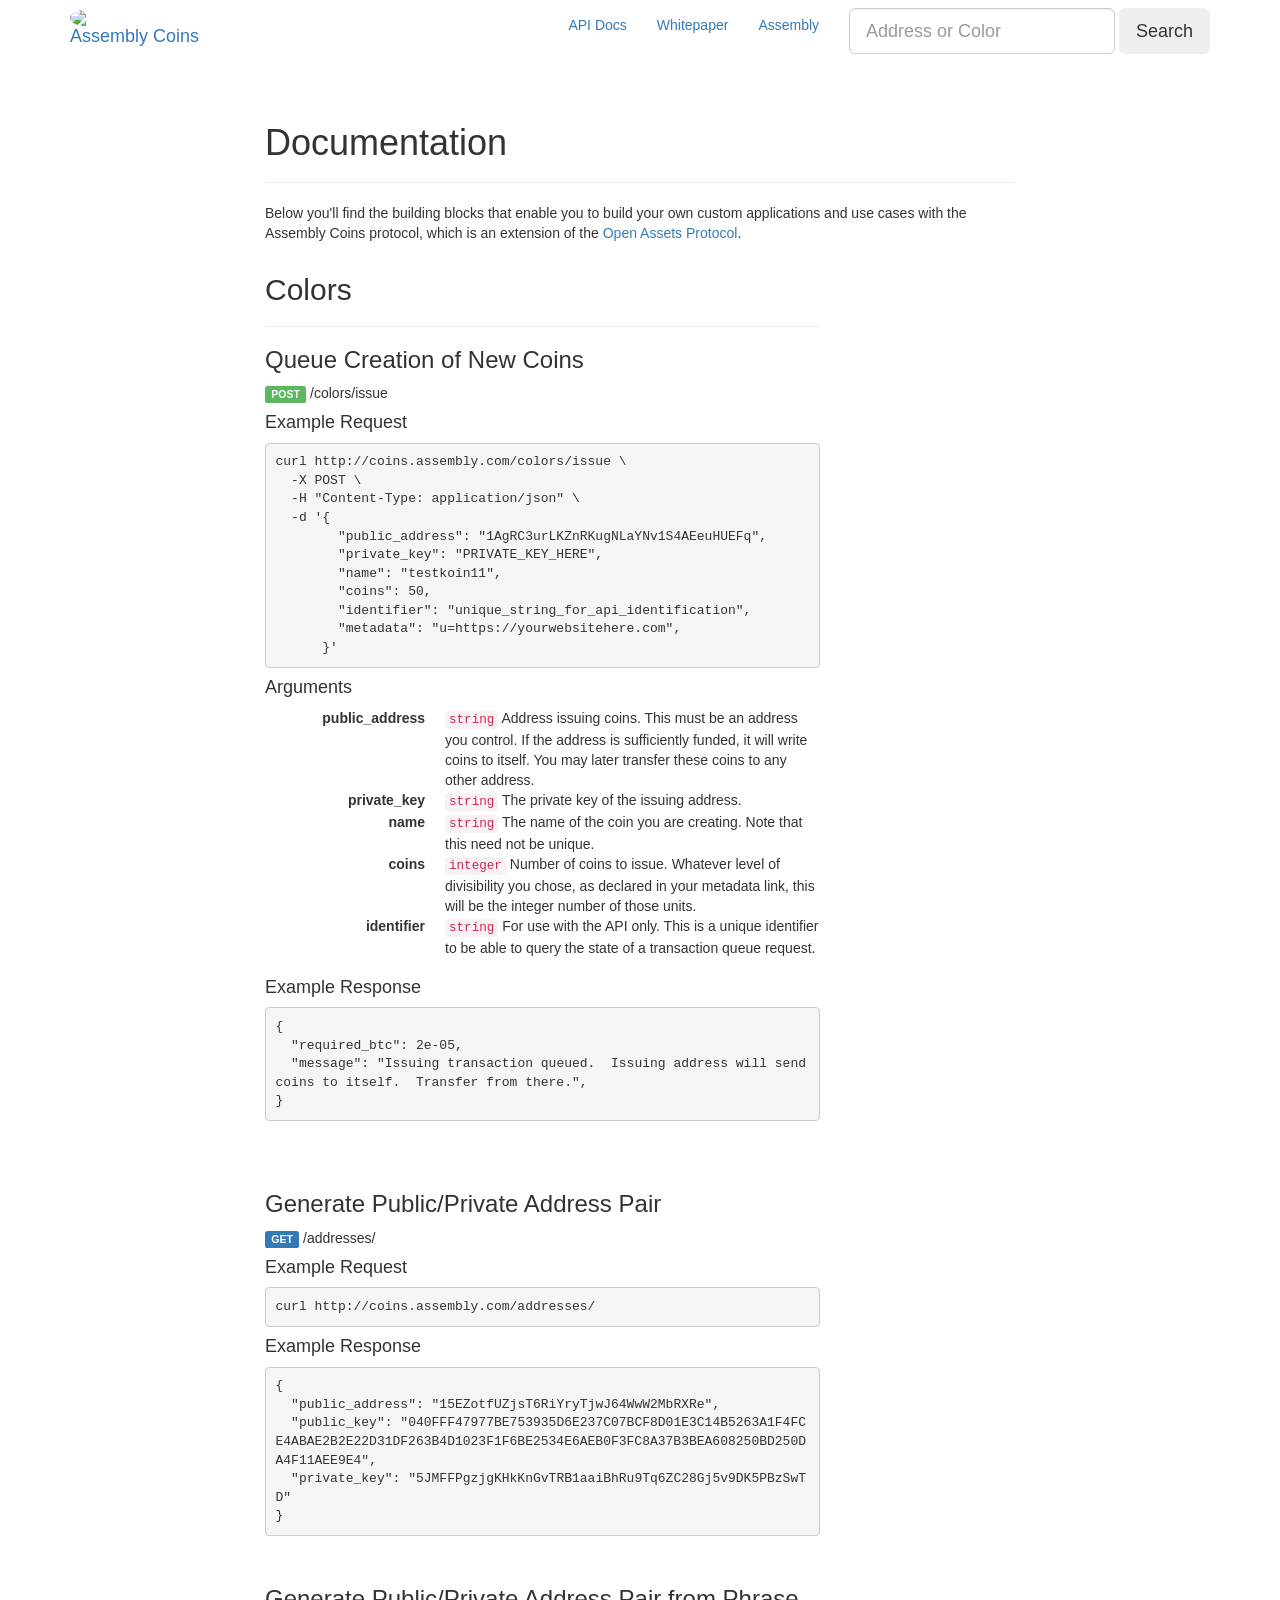
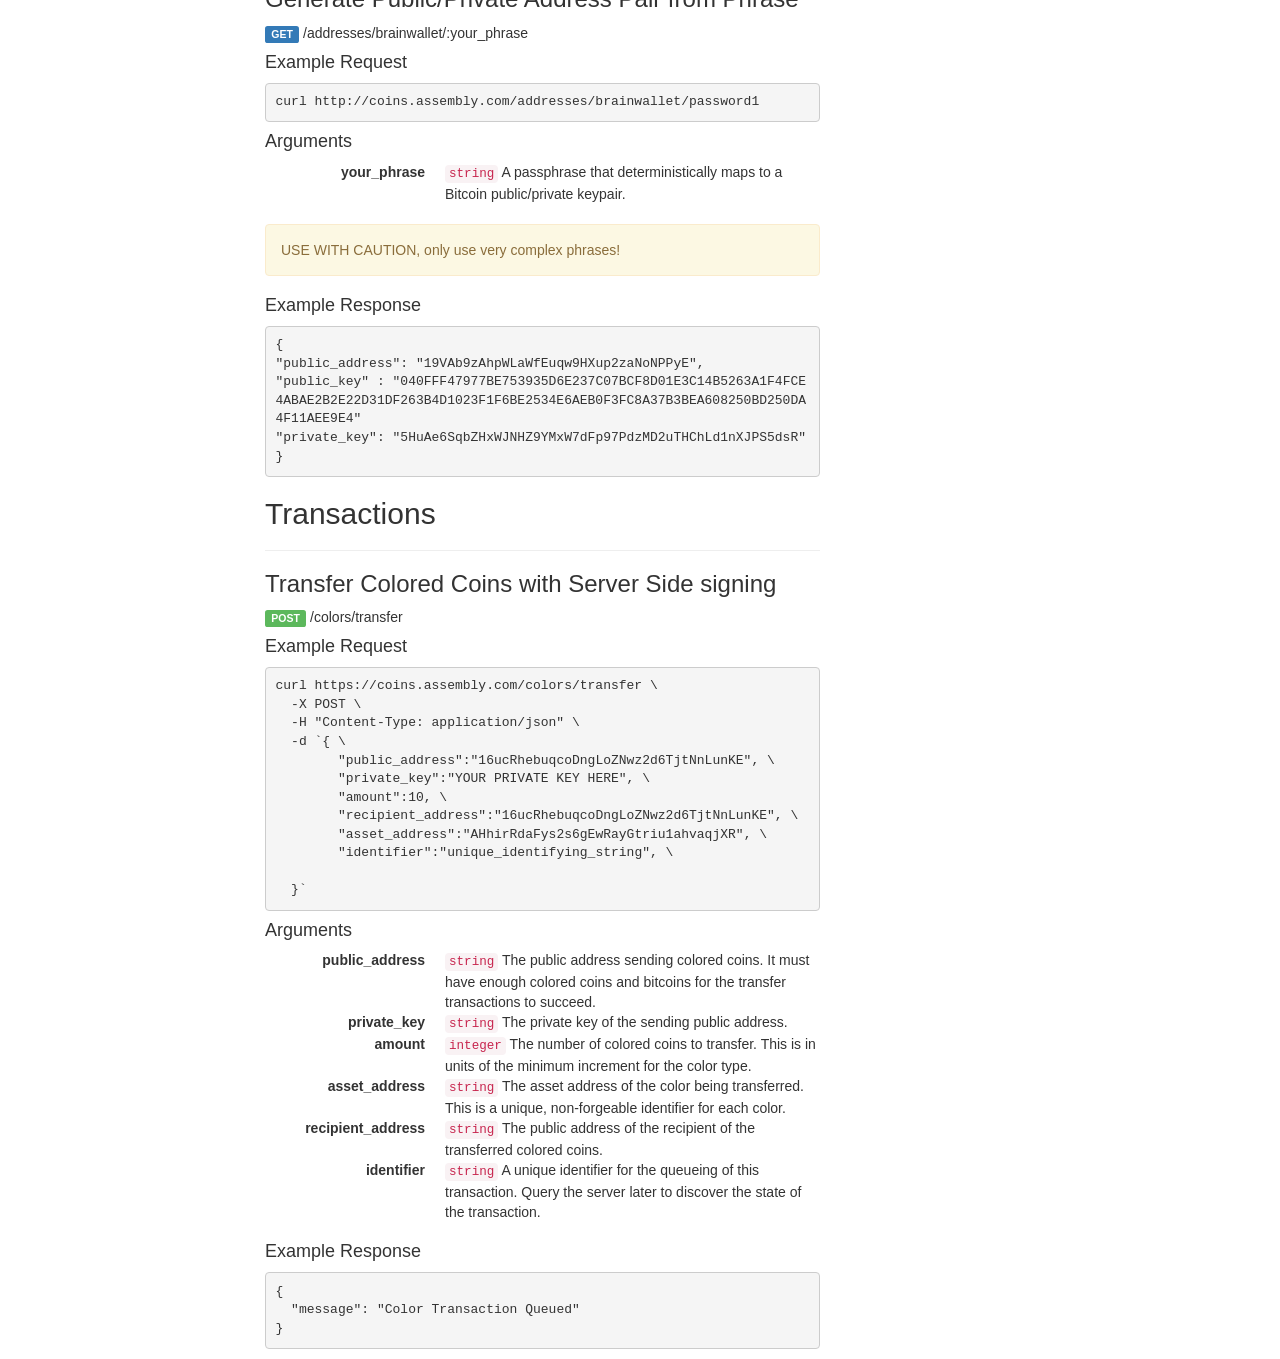
==== commit 57bc8b4b: "fixed css bug" ====
--- a/static/docs/index.html
+++ b/static/docs/index.html
@@ -45,9 +45,6 @@
 
     <div class="collapse navbar-collapse" id="coins-navbar-collapse">
       <ul class="nav navbar-nav navbar-right">
-        <li class="">
-          <a href="/quickstart">Quickstart</a>
-        </li>
         <li class="active">
           <a href="/docs">API Docs</a>
         </li>
